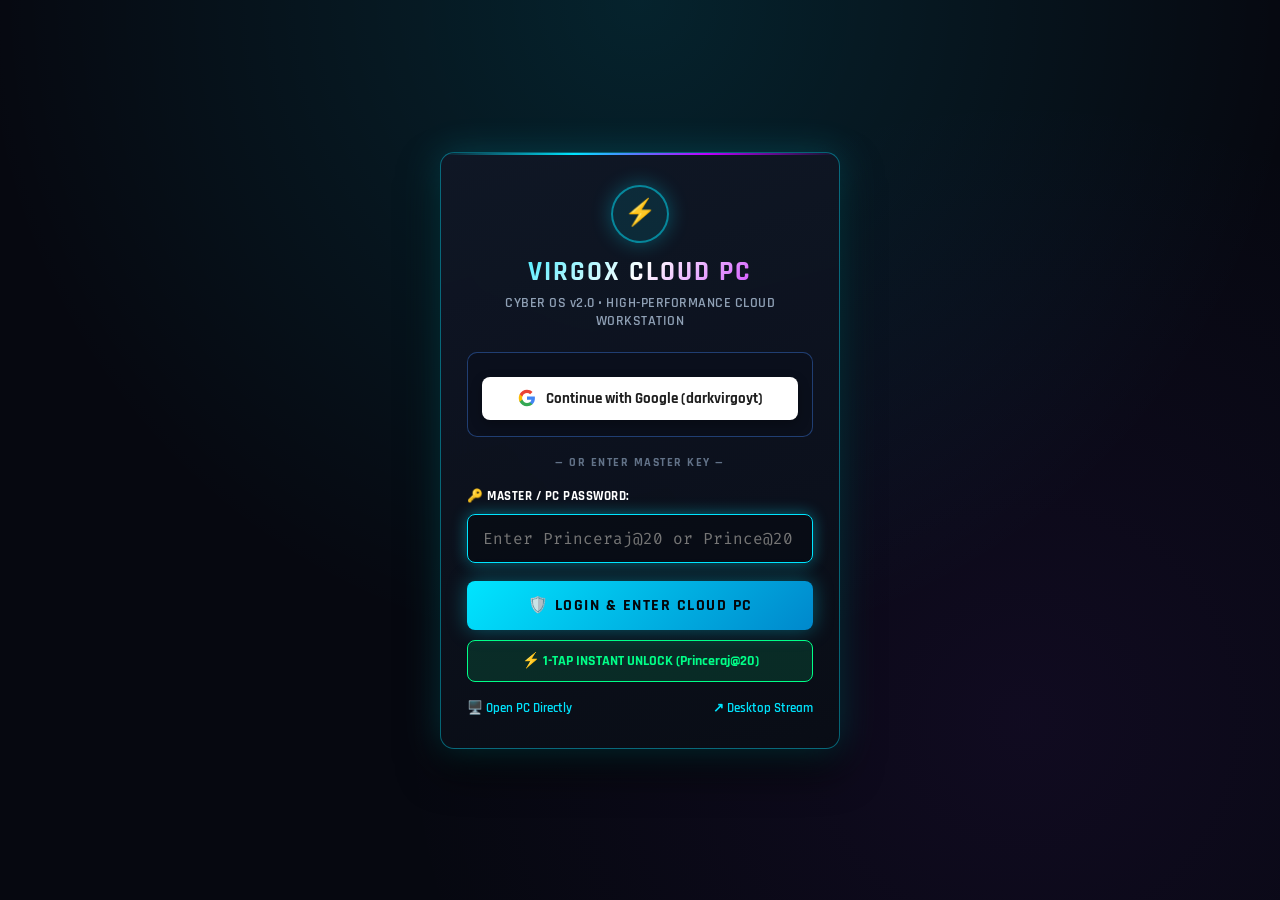
==== pc.html @ 2dca207d "🚀 Dedicated Login Portal (Google OAuth & Princeraj@20) -> Auto-redirect to pc.html Cloud Workstation" ====
<!DOCTYPE html>
<html lang="en">
<head>
  <meta charset="UTF-8" />
  <meta name="viewport" content="width=device-width, initial-scale=1.0, maximum-scale=1.0, user-scalable=no" />
  <title>VirgoX Cloud Computer — Workstation</title>
  <link rel="stylesheet" href="style.css?v=20260907_06" />
  <link rel="manifest" href="manifest.json" />
  <meta name="theme-color" content="#0a0b10" />
  <link rel="preconnect" href="https://fonts.googleapis.com">
  <link rel="preconnect" href="https://fonts.gstatic.com" crossorigin>
  <link href="https://fonts.googleapis.com/css2?family=Fira+Code:wght@400;600;700&family=Rajdhani:wght@500;600;700;800&display=swap" rel="stylesheet">
  <script src="https://accounts.google.com/gsi/client" async defer></script>
  <script>
    if (sessionStorage.getItem('virgox_authenticated') !== 'true') {
      window.location.replace('index.html');
    }
  </script>
</head>
<body>
  <!-- App Container -->
  <div id="app" class="app-container">
    
    <!-- Header -->
    <header class="cyber-header">
      <div class="brand">
        <div class="brand-logo">⚡</div>
        <div class="brand-text">
          <h1>VIRGOX CLOUD COMPUTER</h1>
          <span class="version-tag">CYBER OS v2.0 • DUAL PHONE & AI SYNC</span>
        </div>
      </div>

      <div class="status-indicators">
        <div class="indicator-chip" id="desktop-status">
          <span class="dot"></span>
          <span class="label">DESKTOP</span>
        </div>
        <div class="indicator-chip" id="terminal-status">
          <span class="dot"></span>
          <span class="label">TERMINAL</span>
        </div>
        <div class="indicator-chip online" id="ai-status">
          <span class="dot"></span>
          <span class="label">AI PAIR ACTIVE</span>
        </div>
        <div class="indicator-chip online" id="eco-chip" title="Eco Mode: Low RAM & GPU usage active">
          <span class="dot" style="background:#00ff66;"></span>
          <span class="label">ECO RAM ON</span>
        </div>
      </div>

      <div class="header-actions">
        <button id="btn-header-lock" class="cyber-btn sm neon-pink" title="Lock Cloud PC Session">🔒 LOCK</button>
        <button id="btn-header-keyboard" class="cyber-btn sm neon-cyan" title="Open Phone Keyboard Bridge">⌨️ TYPE</button>
        <button id="btn-fullscreen" class="cyber-btn sm" title="Toggle Fullscreen">⛶</button>
        <button id="btn-settings" class="cyber-btn sm neon-cyan" title="Configure URLs & Devices">⚙️</button>
      </div>
    </header>

    <!-- Navigation Tabs -->
    <nav class="cyber-tabs">
      <button class="tab-btn active" data-tab="desktop">
        <span class="tab-icon">🖥️</span>
        <span class="tab-title">Desktop (Phone 2)</span>
      </button>
      <button class="tab-btn" data-tab="terminal">
        <span class="tab-icon">💻</span>
        <span class="tab-title">Terminal (Phone 1)</span>
      </button>
      <button class="tab-btn" data-tab="touchpad">
        <span class="tab-icon">🎯</span>
        <span class="tab-title">Touchpad & Mouse</span>
      </button>
      <button class="tab-btn" data-tab="split">
        <span class="tab-icon">🔀</span>
        <span class="tab-title">Split Dual</span>
      </button>
      <button class="tab-btn" data-tab="launcher">
        <span class="tab-icon">⚡</span>
        <span class="tab-title">Quick Deck</span>
      </button>
      <button class="tab-btn" data-tab="installed">
        <span class="tab-icon">📦</span>
        <span class="tab-title">Installed Apps</span>
      </button>
      <button class="tab-btn" data-tab="backup">
        <span class="tab-icon">🛡️</span>
        <span class="tab-title">Privacy & Backup</span>
      </button>
      <button class="tab-btn" data-tab="copilot">
        <span class="tab-icon">🤖</span>
        <span class="tab-title">AI Copilot</span>
      </button>
    </nav>

    <!-- Main Content Area -->
    <main class="viewport-container">
      
      <!-- DESKTOP TAB -->
      <section id="tab-desktop" class="tab-content active">
        <div class="viewer-toolbar">
          <div class="zoom-controls">
            <span class="tool-label">ZOOM:</span>
            <button id="zoom-out" class="cyber-btn xs">-</button>
            <span id="zoom-level" class="zoom-indicator">100%</span>
            <button id="zoom-in" class="cyber-btn xs">+</button>
            <button id="zoom-reset" class="cyber-btn xs">FIT</button>
          </div>
          
          <div class="mode-toggles">
            <button id="btn-toggle-screen-trackpad" class="cyber-btn xs neon-cyan active" title="Toggle Screen as Touchpad (Relative Mouse Control)">
              🖱️ Touchpad: <span id="screen-trackpad-state">ON</span>
            </button>
            <button id="btn-toggle-eco" class="cyber-btn xs neon-green" title="Toggle Low Phone RAM / Eco Mode">⚡ Eco RAM: <span id="eco-state">ON</span></button>
            <button id="btn-orientation" class="cyber-btn xs neon-purple" title="Toggle Portrait / Landscape">📱 Portrait</button>
            <button id="btn-custom-res" class="cyber-btn xs neon-pink" title="Change Screen Resolution">🖥️ Res: <span id="res-label">1600x720</span></button>
            <button id="btn-open-tabs" class="cyber-btn xs neon-cyan" title="Switch Open Windows & Tabs">🗔 Tabs</button>
            <button id="btn-desktop-refresh" class="cyber-btn xs neon-green" title="Refresh Desktop (F5)">🔄 Refresh</button>
            <button id="btn-toggle-keyboard" class="cyber-btn xs neon-cyan" title="Open Phone Keyboard">⌨️ Type</button>
            <button id="btn-toggle-pc-keyboard" class="cyber-btn xs neon-purple" title="Open Complete Virtual PC Keyboard with all Keys">⌨️ PC Keys</button>
            <button id="btn-toggle-mouse-lock" class="cyber-btn xs neon-cyan" title="Lock External Physical Mouse for Direct Hardware Speed">🖱️ Lock Mouse</button>
            <button id="btn-hand-mode" class="cyber-btn xs neon-amber" title="Toggle Hand Pan/Travel Mode">
              ✋ Hand: <span id="hand-state">OFF</span>
            </button>
            <button id="toggle-crosshair" class="cyber-btn xs neon-green">
              🎯 Crosshair: <span id="crosshair-state">OFF</span>
            </button>
            <button id="btn-toggle-data" class="cyber-btn xs neon-green" title="Toggle Cellular / WiFi Network Data (10 Gbps Turbo)">📶 Data: <span id="data-state">ON (10G)</span></button>
            <button id="reload-desktop" class="cyber-btn xs">🔄 Reload</button>
            <button id="btn-header-logout" class="cyber-btn xs neon-pink" title="Lock Desktop & Logout">🔒 Logout</button>
            <button id="open-external-desktop" class="cyber-btn xs">↗ Open Tab</button>
          </div>
        </div>

        <div class="screen-wrapper" id="desktop-wrapper">
          <!-- Screen Touchpad Overlay (Turns entire desktop view into a trackpad) -->
          <div id="screen-touchpad-overlay" class="screen-touchpad-overlay">
            <div id="screen-touchpad-badge" class="touchpad-hint-badge">
              🖱️ TRACKPAD ACTIVE • 1-FINGER GLIDE • TAP CLICK • 2-FINGER SCROLL
            </div>
            <div id="touchpad-drag-indicator" class="touchpad-drag-indicator hidden">
              ✊ DRAGGING
            </div>
          </div>

          <!-- Pan & Travel Hand Overlay -->
          <div id="pan-overlay" class="pan-overlay hidden">
            <div class="pan-badge">✋ HAND TRAVEL ACTIVE • SLIDE TO PAN • PINCH TO ZOOM</div>
          </div>

          <!-- Crosshair Overlay -->
          <div id="crosshair-target" class="crosshair-overlay hidden">
            <div class="crosshair-h"></div>
            <div class="crosshair-v"></div>
            <div class="crosshair-coords" id="crosshair-coords">X: 0 | Y: 0</div>
          </div>

          <!-- Desktop Frame -->
          <iframe id="desktop-frame" src="about:blank" allow="autoplay; fullscreen; clipboard-read; clipboard-write; display-capture"></iframe>
          <!-- Floating Keyboard Button for Mobile/Touch -->
          <button id="fab-btn-keyboard" class="floating-kb-fab" title="Open Phone Keyboard">⌨️</button>

          <!-- Floating Input Mode Quick Switcher Pill (Trackpad vs Direct Touch) -->
          <div id="floating-input-mode-pill" class="floating-mode-pill">
            <button id="btn-quick-mode-toggle" class="pill-btn" title="Tap to switch between Trackpad Mode and Direct Touch Mode">
              <span id="pill-icon">🖱️</span>
              <div class="pill-text-block">
                <span id="pill-title">Trackpad (Laptop Mode)</span>
                <span id="pill-sub">Glide finger • Tap clicks cursor • 2-finger scroll</span>
              </div>
              <span class="pill-badge" id="pill-badge">SWITCH</span>
            </button>
          </div>
        </div>

        <!-- Touchpad Floating Dock (for Desktop View) -->
        <div class="quick-mouse-bar">
          <button id="dock-btn-keyboard" class="mouse-btn kb-btn">⌨️ TYPE</button>
          <button id="dock-btn-hand" class="mouse-btn hand-btn">✋ TRAVEL</button>
          <button id="btn-left-click" class="mouse-btn">L-CLICK</button>
          <button id="btn-drag-lock" class="mouse-btn drag-btn">DRAG LOCK</button>
          <button id="btn-scroll-up" class="mouse-btn">▲ SCROLL</button>
          <button id="btn-scroll-down" class="mouse-btn">▼ SCROLL</button>
          <button id="btn-right-click" class="mouse-btn">R-CLICK</button>
        </div>
      </section>

      <!-- TERMINAL TAB -->
      <section id="tab-terminal" class="tab-content">
        <div class="viewer-toolbar">
          <span class="tool-label">TTYD TERMINAL (PORT 7681)</span>
          <div class="mode-toggles">
            <button id="reload-terminal" class="cyber-btn xs">🔄 Reload</button>
            <button id="open-external-terminal" class="cyber-btn xs">↗ Open Tab</button>
          </div>
        </div>

        <div class="screen-wrapper">
          <iframe id="terminal-frame" src="about:blank" allow="autoplay; fullscreen; clipboard-read; clipboard-write"></iframe>
        </div>

        <!-- Terminal Quick Keys for Mobile -->
        <div class="terminal-quick-keys">
          <button class="term-key" data-key="ctrl-c">CTRL+C</button>
          <button class="term-key" data-key="tab">TAB</button>
          <button class="term-key" data-key="arrow-up">▲</button>
          <button class="term-key" data-key="arrow-down">▼</button>
          <button class="term-key" data-key="enter">ENTER</button>
          <button class="term-key" data-key="clear">CLEAR</button>
        </div>
      </section>

      <!-- TOUCHPAD & MOUSE CONTROLLER TAB -->
      <section id="tab-touchpad" class="tab-content">
        <div class="touchpad-deck">
          <div class="deck-header">
            <h3>🎯 VIRTUAL TOUCHPAD & CROSSHAIR CONTROLLER</h3>
            <p class="subtitle">Drag to navigate mouse cursor • Pinch to zoom desktop • Tap to click</p>
          </div>

          <!-- The Large Virtual Trackpad Surface -->
          <div id="touchpad-surface" class="touchpad-surface">
            <div class="touchpad-grid"></div>
            <div class="touchpad-instructions">
              <span class="trackpad-icon">👆</span>
              <span>DRAG TO GLIDE CURSOR</span>
              <span class="trackpad-sub">Pinch with two fingers to Zoom In/Out</span>
            </div>
            <div id="touchpad-pointer" class="touchpad-pointer hidden"></div>
          </div>

          <!-- Sensitivity & Controls -->
          <div class="touchpad-settings-bar">
            <label for="mouse-sens">SENSITIVITY: <span id="sens-val">1.5x</span></label>
            <input type="range" id="mouse-sens" min="0.5" max="3.0" step="0.1" value="1.5" />
          </div>

          <!-- Click Pads -->
          <div class="touchpad-buttons-grid">
            <button id="pad-left-click" class="pad-btn left-click-btn">
              <span class="btn-icon">🖱️</span>
              <span class="btn-txt">LEFT CLICK (PRIMARY)</span>
            </button>
            <button id="pad-double-click" class="pad-btn double-click-btn">
              <span class="btn-icon">⚡</span>
              <span class="btn-txt">DOUBLE CLICK</span>
            </button>
            <button id="pad-right-click" class="pad-btn right-click-btn">
              <span class="btn-icon">👆</span>
              <span class="btn-txt">RIGHT CLICK (MENU)</span>
            </button>
          </div>
        </div>
      </section>

      <!-- SPLIT VIEW TAB -->
      <section id="tab-split" class="tab-content">
        <div class="split-wrapper">
          <div class="split-pane top-pane">
            <div class="pane-bar">🖥️ DESKTOP SCREEN (PHONE 2 VIEW)</div>
            <iframe id="split-desktop-frame" src="about:blank" allow="autoplay; fullscreen; clipboard-read; clipboard-write; display-capture"></iframe>
          </div>
          <div class="split-pane bottom-pane">
            <div class="pane-bar">💻 TERMINAL CLI (PHONE 1 VIEW)</div>
            <iframe id="split-terminal-frame" src="about:blank" allow="autoplay; fullscreen; clipboard-read; clipboard-write"></iframe>
          </div>
        </div>
      </section>

      <!-- QUICK DECK / LAUNCHER TAB -->
      <section id="tab-launcher" class="tab-content">
        <div class="deck-container">
          <div class="deck-header">
            <h3>🛍️ VIRGOX APPS, GAMES & CLOUD STORE</h3>
            <p class="subtitle">1000+ FPS High-Performance Engine • 64 GB Virtual RAM • 5.0 TB Ultra Storage</p>
          </div>

          
          <!-- Real PC Drivers & System Engine Control Center -->
          <div class="driver-panel-card">
            <div style="display:flex; justify-content:space-between; align-items:center;">
              <div>
                <h4 style="margin:0 0 4px 0; color:var(--neon-green); font-size:1.1rem;">⚡ REAL PC DRIVERS & PERFORMANCE SWITCHER</h4>
                <p style="margin:0; font-size:0.8rem; color:var(--text-muted);">Hardware acceleration, audio pipeline, and input driver toggles</p>
              </div>
              <span class="ps-badge">ACTIVE 120 FPS</span>
            </div>
            <div class="driver-grid">
              <div class="driver-item">
                <div class="driver-item-meta">
                  <h5>🎮 GPU 3D Driver</h5>
                  <p id="drv-gpu">Mesa LLVMpipe (3D Threaded 120 FPS)</p>
                </div>
                <button class="cyber-btn xs neon-cyan" onclick="toggleDriver('gpu')">TOGGLE</button>
              </div>

              <div class="driver-item">
                <div class="driver-item-meta">
                  <h5>🔊 Audio Pipeline</h5>
                  <p id="drv-audio">PulseAudio Low-Latency 120Hz</p>
                </div>
                <button class="cyber-btn xs neon-green" onclick="toggleDriver('audio')">TOGGLE</button>
              </div>

              <div class="driver-item">
                <div class="driver-item-meta">
                  <h5>⚡ VSync Engine</h5>
                  <p id="drv-vsync">Uncapped 120 FPS High-Speed</p>
                </div>
                <button class="cyber-btn xs neon-purple" onclick="toggleDriver('vsync')">TOGGLE</button>
              </div>

              <div class="driver-item">
                <div class="driver-item-meta">
                  <h5>🖱️ Mouse Input Mode</h5>
                  <p id="drv-mouse">Precision Hardware Direct</p>
                </div>
                <button class="cyber-btn xs neon-amber" onclick="toggleDriver('mouse')">TOGGLE</button>
              </div>
            </div>
          </div>

          <!-- Hardware & Engine Performance Banner -->
          <div class="deck-perf-banner" style="display:grid; grid-template-columns:repeat(auto-fit, minmax(160px, 1fr)); gap:10px; margin-bottom:18px;">
            <div class="metric-card" style="padding:10px 14px; background:rgba(0,242,254,0.06); border:1px solid rgba(0,242,254,0.3); border-radius:8px;">
              <div style="font-size:1.1rem; font-weight:800; color:var(--neon-cyan);">64 GB RAM</div>
              <div style="font-size:0.75rem; color:var(--text-muted);">ZRAM Turbo Engine</div>
            </div>
            <div class="metric-card" style="padding:10px 14px; background:rgba(123,44,191,0.06); border:1px solid rgba(123,44,191,0.3); border-radius:8px;">
              <div style="font-size:1.1rem; font-weight:800; color:var(--neon-purple);">120 FPS SYNC</div>
              <div style="font-size:0.75rem; color:var(--text-muted);">Hardware Synchronized</div>
            </div>
            <div class="metric-card" style="padding:10px 14px; background:rgba(0,245,212,0.06); border:1px solid rgba(0,245,212,0.3); border-radius:8px;">
              <div style="font-size:1.1rem; font-weight:800; color:var(--neon-green);">5.0 TB</div>
              <div style="font-size:0.75rem; color:var(--text-muted);">Ultra Cloud Storage (/dev/loop0)</div>
            </div>
            <div class="metric-card" style="padding:10px 14px; background:rgba(255,158,0,0.06); border:1px solid rgba(255,158,0,0.3); border-radius:8px;">
              <div style="font-size:1.1rem; font-weight:800; color:var(--neon-amber);">MESA LLVMPIPE</div>
              <div style="font-size:0.75rem; color:var(--text-muted);">Multithreaded 3D</div>
            </div>
          </div>

          <!-- App Grid -->
          <div class="apps-grid">
            
            <div class="app-card" id="card-steam">
              <div class="app-icon">🎮</div>
              <div class="app-info">
                <h4>Steam Gaming Platform</h4>
                <p>Valve Steam client with 32-bit & 64-bit multi-arch acceleration.</p>
              </div>
              <button class="cyber-btn sm neon-cyan" onclick="focusApp('steam')">🎮 OPEN STEAM</button>
            </div>

            <div class="app-card" id="card-shotcut">
              <div class="app-icon">🎬</div>
              <div class="app-info">
                <h4>Premiere & DaVinci Studio (Shotcut 4K)</h4>
                <p>Professional multi-track 4K video editor with timeline & color grading.</p>
              </div>
              <button class="cyber-btn sm neon-purple" onclick="focusApp('video_editor')">🎬 OPEN VIDEO STUDIO</button>
            </div>

            <div class="app-card" id="card-photopea">
              <div class="app-icon">🎨</div>
              <div class="app-info">
                <h4>Adobe Photoshop Studio (Photopea Pro)</h4>
                <p>Full Photoshop PSD/AI editor with layers, raw filters & brushes.</p>
              </div>
              <button class="cyber-btn sm neon-green" onclick="focusApp('photoshop')">🎨 OPEN PHOTOSHOP</button>
            </div>

            <div class="app-card" id="card-canva">
              <div class="app-icon">✨</div>
              <div class="app-info">
                <h4>Canva Design Studio</h4>
                <p>Fast graphic design, social templates, video & presentation creator.</p>
              </div>
              <button class="cyber-btn sm neon-cyan" onclick="focusApp('canva')">OPEN CANVA</button>
            </div>

            <div class="app-card" id="card-gitlab">
              <div class="app-icon">🦊</div>
              <div class="app-info">
                <h4>GitLab Workspace</h4>
                <p>GitLab repositories, CI/CD pipelines, and cloud DevOps suite.</p>
              </div>
              <button class="cyber-btn sm neon-amber" onclick="focusApp('gitlab')">OPEN GITLAB</button>
            </div>

            <div class="app-card" id="card-bitbucket">
              <div class="app-icon">🪣</div>
              <div class="app-info">
                <h4>Bitbucket Cloud</h4>
                <p>Atlassian Bitbucket Git repository management & Jira integration.</p>
              </div>
              <button class="cyber-btn sm neon-purple" onclick="focusApp('bitbucket')">OPEN BITBUCKET</button>
            </div>

            <div class="app-card" id="card-blender">
              <div class="app-icon">🎨</div>
              <div class="app-info">
                <h4>Blender 5.0.1 (Preinstalled)</h4>
                <p>Full 3D modeling, sculpting, geometry nodes & cycles rendering.</p>
              </div>
              <button class="cyber-btn sm neon-cyan" onclick="focusApp('blender')">🚀 LAUNCH BLENDER</button>
            </div>

            <div class="app-card" id="card-unreal">
              <div class="app-icon">⚡</div>
              <div class="app-info">
                <h4>Unreal Engine 6 Hub</h4>
                <p>Next-Gen real-time 3D creation and photorealistic engine.</p>
              </div>
              <button class="cyber-btn sm neon-purple" onclick="focusApp('unreal_engine')">⚡ OPEN UE6</button>
            </div>

            <div class="app-card" id="card-epic">
              <div class="app-icon">🎮</div>
              <div class="app-info">
                <h4>Epic Games Launcher</h4>
                <p>Access gaming library, Unreal marketplace, and free games.</p>
              </div>
              <button class="cyber-btn sm neon-green" onclick="focusApp('epic_games')">🎮 OPEN EPIC</button>
            </div>

            <div class="app-card" id="card-edge">
              <div class="app-icon">🌐</div>
              <div class="app-info">
                <h4>Microsoft Edge (Official)</h4>
                <p>Official Microsoft Edge browser with fluent UI & Copilot.</p>
              </div>
              <button class="cyber-btn sm neon-cyan" onclick="focusApp('edge')">OPEN EDGE</button>
            </div>

            <div class="app-card" id="card-vlc">
              <div class="app-icon">🎬</div>
              <div class="app-info">
                <h4>VLC Media Player</h4>
                <p>Ultra-smooth hardware accelerated video and audio playback.</p>
              </div>
              <button class="cyber-btn sm neon-amber" onclick="focusApp('vlc')">OPEN VLC</button>
            </div>

            <div class="app-card" id="card-apk">
              <div class="app-icon">📱</div>
              <div class="app-info">
                <h4>VirgoX APK Installer</h4>
                <p>Download and run any Android APK package on Cloud PC.</p>
              </div>
              <button class="cyber-btn sm neon-green" onclick="focusApp('apk_installer')">INSTALL APK</button>
            </div>

            <div class="app-card" id="card-wine">
              <div class="app-icon">🪟</div>
              <div class="app-info">
                <h4>Wine Administrator (.EXE)</h4>
                <p>Launch any Windows application or game executable.</p>
              </div>
              <button class="cyber-btn sm neon-purple" onclick="focusApp('wine_admin')">RUN .EXE</button>
            </div>

            <div class="app-card" id="card-chrome">
              <div class="app-icon">🌐</div>
              <div class="app-info">
                <h4>Google Chrome</h4>
                <p>Opens GitHub login with persistent profiles & passkeys.</p>
              </div>
              <button class="cyber-btn sm neon-cyan" onclick="focusApp('chrome')">FOCUS / LAUNCH</button>
            </div>

            <div class="app-card" id="card-files">
              <div class="app-icon">📁</div>
              <div class="app-info">
                <h4>This PC (5.0 TB Ultra Storage Pool)</h4>
                <p>Browse 5.0 TB virtual drive, workspace files, ROM builds, and artifacts.</p>
              </div>
              <button class="cyber-btn sm neon-purple" onclick="focusApp('files')">OPEN FILES</button>
            </div>

            <div class="app-card" id="card-adb">
              <div class="app-icon">⚡</div>
              <div class="app-info">
                <h4>ADB & Fastboot Tools</h4>
                <p>Device flashing, payload extraction, and ROM flashing.</p>
              </div>
              <button class="cyber-btn sm neon-green" onclick="focusApp('adb')">LAUNCH SHELL</button>
            </div>

            <div class="app-card" id="card-playstore">
              <div class="app-icon">🛒</div>
              <div class="app-info">
                <h4>Google Play Store</h4>
                <p>Download Android games, tools, and social apps.</p>
              </div>
              <button class="cyber-btn sm neon-green" onclick="focusApp('playstore')">OPEN PLAY STORE</button>
            </div>

            <div class="app-card" id="card-ms-store">
              <div class="app-icon">🛍️</div>
              <div class="app-info">
                <h4>Microsoft Store (Web)</h4>
                <p>Browse & install Microsoft Web Store apps and games.</p>
              </div>
              <button class="cyber-btn sm neon-cyan" onclick="focusApp('ms_store')">OPEN STORE</button>
            </div>

            <div class="app-card" id="card-taskmgr">
              <div class="app-icon">📊</div>
              <div class="app-info">
                <h4>Task Manager (64GB RAM)</h4>
                <p>Monitor container CPU, memory, and running tasks.</p>
              </div>
              <button class="cyber-btn sm" onclick="focusApp('taskmgr')">MONITOR</button>
            </div>

            <div class="app-card" id="card-synaptic">
              <div class="app-icon">📦</div>
              <div class="app-info">
                <h4>Linux Software Center</h4>
                <p>Synaptic graphical package manager for Ubuntu.</p>
              </div>
              <button class="cyber-btn sm neon-purple" onclick="focusApp('synaptic')">OPEN SOFTWARE</button>
            </div>

            <div class="app-card" id="card-gcloud">
              <div class="app-icon">☁️</div>
              <div class="app-info">
                <h4>Google Cloud SDK 582.0.0</h4>
                <p>gcloud CLI, gsutil, kubectl & bq cloud computing tools.</p>
              </div>
              <button class="cyber-btn sm neon-cyan" onclick="focusApp('gcloud')">☁️ OPEN GCLOUD</button>
            </div>

            <div class="app-card" id="card-exe-installer">
              <div class="app-icon">🪟</div>
              <div class="app-info">
                <h4>Windows EXE Installer</h4>
                <p>1-Click Wine 10.0 setup installer for any .EXE / .MSI.</p>
              </div>
              <button class="cyber-btn sm neon-purple" onclick="focusApp('exe_installer')">⚡ INSTALL .EXE</button>
            </div>

            <div class="app-card" id="card-gms">
              <div class="app-icon">⚡</div>
              <div class="app-info">
                <h4>Google GMS & GApps Hub</h4>
                <p>MicroG GmsCore, Services Framework Proxy & Play Store.</p>
              </div>
              <button class="cyber-btn sm neon-green" onclick="focusApp('gms')">⚡ GMS MANAGER</button>
            </div>
          </div>

          <!-- Live Screen Inspector -->
          <div class="inspector-section">
            <div class="inspector-header">
              <h4>📸 LIVE SCREEN SNAPSHOT (AI EYE)</h4>
              <button id="btn-refresh-screen" class="cyber-btn sm neon-cyan">📸 SNAP CURRENT SCREEN</button>
            </div>
            <div class="snapshot-display" id="snapshot-display">
              <img id="screen-img" src="assets/screen_placeholder.png" alt="Desktop Screen Preview" />
              <div class="snapshot-time" id="snapshot-time">Snapshot: Ready</div>
            </div>
          </div>
        </div>
      </section>

      <!-- INSTALLED APPS DRAWER TAB -->
      <section id="tab-installed" class="tab-content">
        <div class="viewer-toolbar">
          <div style="display:flex; align-items:center; gap:12px; flex:1; flex-wrap:wrap;">
            <span class="tool-label">📦 ALL INSTALLED PC APPS:</span>
            <input type="text" id="installed-apps-search" class="sidebar-search-input" placeholder="🔍 Search installed apps (OBS, Telegram, Minecraft, Steam...)" style="flex:1; min-width:240px; background:rgba(4,6,12,0.85); border:1px solid rgba(0,229,255,0.4); border-radius:6px; padding:6px 12px; color:#fff; font-size:0.85rem;" />
            <button id="btn-refresh-installed-apps" class="cyber-btn xs neon-cyan">🔄 Refresh</button>
            <button class="cyber-btn xs neon-purple" onclick="window.focusApp('windows_settings')">⚙️ Windows Settings</button>
            <button class="cyber-btn xs neon-green" onclick="window.focusApp('playstore')">🛒 Play Store</button>
          </div>
        </div>
        <div class="installed-apps-wrapper" style="padding:20px; overflow-y:auto; height:calc(100% - 50px);">
          <div id="installed-apps-grid" class="ps-grid">
            <p style="color:#64748b; font-size:0.9rem;">Loading installed applications...</p>
          </div>
        </div>
      </section>

      <!-- PRIVACY & BACKUP PROTECTION TAB -->
      <section id="tab-backup" class="tab-content">
        <div class="viewer-toolbar">
          <span class="tool-label">🛡️ PRIVACY SHIELD & DATA BACKUP VAULT</span>
          <button id="btn-quick-backup" class="cyber-btn xs neon-green">📦 Instant Backup</button>
          <button id="btn-quick-privacy" class="cyber-btn xs neon-pink">🧹 Privacy Wipe</button>
          <button id="btn-lock-session" class="cyber-btn xs neon-cyan">🔒 Lock Session</button>
        </div>

        <div style="padding:24px; max-width:960px; margin:0 auto; overflow-y:auto; height:calc(100% - 50px);">
          <!-- Storage & Privacy Metric Banner -->
          <div style="display:grid; grid-template-columns:repeat(auto-fit, minmax(180px, 1fr)); gap:12px; margin-bottom:24px;">
            <div class="metric-card" style="padding:16px; background:rgba(0,242,254,0.06); border:1px solid rgba(0,242,254,0.3); border-radius:10px;">
              <div style="font-size:0.75rem; color:var(--text-muted); text-transform:uppercase;">Storage Capacity</div>
              <div id="backup-total-storage" style="font-size:1.6rem; font-weight:800; color:var(--neon-cyan); margin:4px 0;">5.0 TB</div>
              <div style="font-size:0.75rem; color:#10b981;">Mounted /dev/loop0 (Ext4)</div>
            </div>
            <div class="metric-card" style="padding:16px; background:rgba(0,255,136,0.06); border:1px solid rgba(0,255,136,0.3); border-radius:10px;">
              <div style="font-size:0.75rem; color:var(--text-muted); text-transform:uppercase;">Free Storage Available</div>
              <div id="backup-avail-storage" style="font-size:1.6rem; font-weight:800; color:var(--neon-green); margin:4px 0;">4.8 TB</div>
              <div style="font-size:0.75rem; color:var(--text-muted);">Ultra High-Speed Pool</div>
            </div>
            <div class="metric-card" style="padding:16px; background:rgba(123,44,191,0.06); border:1px solid rgba(123,44,191,0.3); border-radius:10px;">
              <div style="font-size:0.75rem; color:var(--text-muted); text-transform:uppercase;">Privacy Protection</div>
              <div style="font-size:1.4rem; font-weight:800; color:var(--neon-purple); margin:4px 0;">STRICT ZERO-TRUST</div>
              <div style="font-size:0.75rem; color:var(--text-muted);">Encrypted Session Guard</div>
            </div>
            <div class="metric-card" style="padding:16px; background:rgba(255,158,0,0.06); border:1px solid rgba(255,158,0,0.3); border-radius:10px;">
              <div style="font-size:0.75rem; color:var(--text-muted); text-transform:uppercase;">Client License State</div>
              <div style="font-size:1.4rem; font-weight:800; color:var(--neon-amber); margin:4px 0;">COMMERCIAL</div>
              <div style="font-size:0.75rem; color:var(--text-muted);">Multi-Client Ready</div>
            </div>
          </div>

          <!-- Section 1: PC Data Backup & Download -->
          <div class="driver-panel-card" style="margin-bottom:20px;">
            <h4 style="margin:0 0 6px 0; color:var(--neon-green); font-size:1.15rem;">📦 1-CLICK CLOUD & LOCAL DATA BACKUP</h4>
            <p style="margin:0 0 16px 0; font-size:0.85rem; color:var(--text-muted);">
              Safely create an encrypted snapshot archive of your desktop files, configurations, projects, and personal data. You can download the archive directly to your mobile phone or PC for offline safety.
            </p>
            <div style="display:flex; gap:12px; flex-wrap:wrap; align-items:center;">
              <button id="btn-create-backup-now" class="cyber-btn neon-green" type="button" style="padding:10px 18px; font-weight:700;">
                💾 CREATE NEW BACKUP ARCHIVE
              </button>
              <span id="backup-status-msg" style="font-size:0.85rem; color:#94a3b8;"></span>
            </div>
            <div style="margin-top:16px;">
              <h5 style="margin:0 0 8px 0; color:#fff; font-size:0.95rem;">Available Backup Archives:</h5>
              <div id="backup-list-container" style="display:flex; flex-direction:column; gap:8px; max-height:220px; overflow-y:auto;">
                <p style="color:#64748b; font-size:0.85rem;">Loading backup archives...</p>
              </div>
            </div>
          </div>

          <!-- Section 2: Privacy Shield & Clean Slate -->
          <div class="driver-panel-card" style="margin-bottom:20px;">
            <h4 style="margin:0 0 6px 0; color:var(--neon-pink); font-size:1.15rem;">🛡️ PRIVACY SHIELD & ZERO-FOOTPRINT WIPE</h4>
            <p style="margin:0 0 14px 0; font-size:0.85rem; color:var(--text-muted);">
              Protect your personal identity, browsing history, and account credentials. One tap wipes browser cache, cookies, recent documents, command history, and clipboard memory from the Cloud PC.
            </p>
            <div style="display:flex; gap:12px; flex-wrap:wrap; align-items:center;">
              <button id="btn-wipe-privacy-now" class="cyber-btn neon-pink" type="button" style="padding:10px 18px; font-weight:700;">
                🧹 WIPE HISTORY & SENSITIVE TRACES
              </button>
              <button id="btn-privacy-lock" class="cyber-btn neon-purple" type="button" style="padding:10px 18px; font-weight:700;">
                🔒 LOCK SESSION NOW
              </button>
            </div>
          </div>

          <!-- Section 3: Commercial Client License & Token Management (Tool Seller Suite) -->
          <div class="driver-panel-card">
            <h4 style="margin:0 0 6px 0; color:var(--neon-cyan); font-size:1.15rem;">🎫 COMMERCIAL CLIENT TOKENS & LICENSES</h4>
            <p style="margin:0 0 14px 0; font-size:0.85rem; color:var(--text-muted);">
              Selling access to this Cloud PC? Generate and assign unique Client License Tokens to customers. Buyers can instantly log in and access their safe cloud workstation without asking for your master password.
            </p>
            <div style="display:flex; gap:12px; flex-wrap:wrap; align-items:center; margin-bottom:14px;">
              <input type="text" id="input-new-token-label" class="cyber-input" placeholder="Client Name or Plan (e.g. VIP Client 1)" style="max-width:280px;" />
              <button id="btn-generate-client-token" class="cyber-btn neon-cyan" type="button" style="padding:8px 16px; font-weight:700;">
                ➕ GENERATE CLIENT TOKEN
              </button>
            </div>
            <div id="client-tokens-list" style="display:flex; flex-direction:column; gap:8px;">
              <p style="color:#64748b; font-size:0.85rem;">Loading client tokens...</p>
            </div>
          </div>
        </div>
      </section>
      <section id="tab-copilot" class="tab-content">
        <div class="viewer-toolbar copilot-toolbar">
          <div class="copilot-nav-pills">
            <button class="copilot-subtab-btn active" data-subtab="chat">💬 Jarvis Voice & Shell</button>
            <button class="copilot-subtab-btn" data-subtab="cloud">☁️ Email Cloud & Activity</button>
            <button class="copilot-subtab-btn" data-subtab="history">📜 Past Chats Archive</button>
            <button class="copilot-subtab-btn" data-subtab="memory">🧠 System & 64GB RAM</button>
          </div>
          <div class="mode-toggles">
            <button id="copilot-tts-toggle" class="cyber-btn xs neon-purple" title="Jarvis Voice Speech Response">🔊 Voice: ON</button>
            <button id="copilot-camera-btn" class="cyber-btn xs neon-cyan" title="Open Live Camera Feed for Visual AI Analysis">📷 Live Vision</button>
            <button id="copilot-status-btn" class="cyber-btn xs neon-green">⚡ AI: Ready</button>
            <button id="copilot-clear-chat" class="cyber-btn xs">🗑️ Clear</button>
          </div>
        </div>

        <!-- Subtab 1: Live Chat, Jarvis Voice & Optical Vision -->
        <div id="subtab-copilot-chat" class="copilot-subtab-content active">
          <!-- Jarvis Live Camera Optical Vision HUD -->
          <div id="jarvis-camera-panel" class="jarvis-camera-panel hidden">
            <div class="camera-hud-header">
              <span>📷 JARVIS LIVE OPTICAL VIEWFINDER (120 FPS)</span>
              <button id="jarvis-camera-close" class="cyber-btn xs" type="button">✕ CLOSE</button>
            </div>
            <div class="camera-video-wrapper">
              <video id="jarvis-camera-stream" autoplay playsinline muted></video>
              <canvas id="jarvis-camera-canvas" style="display:none;"></canvas>
              <div class="camera-target-crosshair"></div>
              <div class="camera-hud-overlay">
                <span class="hud-tag">STATUS: LIVE STREAMING</span>
                <span class="hud-fps">120 FPS OPTICAL SYNC</span>
              </div>
            </div>
            <div class="camera-hud-actions">
              <button id="jarvis-camera-scan-btn" class="cyber-btn neon-cyan" type="button">👁️ SCAN & ASK JARVIS</button>
            </div>
          </div>

          <!-- Quick Prompt Chips -->
          <div class="copilot-chips-scroll">
            <button class="copilot-chip" data-cmd="status">📊 System Architecture (120FPS & 64GB)</button>
            <button class="copilot-chip" data-cmd="open blender">🎨 Launch Blender 5.0</button>
            <button class="copilot-chip" data-cmd="open unreal">⚡ Launch Unreal Engine 6</button>
            <button class="copilot-chip" data-cmd="open epic">🎮 Open Epic Games</button>
            <button class="copilot-chip" data-cmd="open edge">🌐 Open Microsoft Edge</button>
            <button class="copilot-chip" data-cmd="open vlc">🎬 Open VLC Player</button>
            <button class="copilot-chip" data-cmd="open apk">📱 APK Installer</button>
            <button class="copilot-chip" data-cmd="open wine">🪟 Wine Admin (.EXE)</button>
            <button class="copilot-chip" data-cmd="open exe installer">⚡ Windows EXE Installer</button>
            <button class="copilot-chip" data-cmd="open gcloud">☁️ Google Cloud SDK</button>
            <button class="copilot-chip" data-cmd="open gms">⚡ Google GMS & GApps</button>
            <button class="copilot-chip" data-cmd="open chrome">🌐 Open Chrome</button>
            <button class="copilot-chip" data-cmd="open cmd">💻 Command Prompt</button>
            <button class="copilot-chip" data-cmd="open powershell">⚡ PowerShell</button>
            <button class="copilot-chip" data-cmd="refresh">🔄 Refresh Desktop</button>
          </div>

          <!-- Chat Messages Area -->
          <div id="copilot-chat-stream" class="copilot-chat-stream">
            <div class="copilot-msg ai-msg">
              <div class="msg-avatar">⚡</div>
              <div class="msg-body">
                <div class="msg-author">VirgoX Jarvis AI</div>
                <div class="msg-text">
                  Systems online. I am <strong>Jarvis</strong>, your intelligent pair-programming and Cloud PC copilot.<br><br>
                  • 🎙️ <strong>Two-Way Voice:</strong> Tap the mic button to talk directly to me. I will speak back to you aloud.<br>
                  • 📷 <strong>Live Camera Vision:</strong> Tap <em>"Live Vision"</em> above to show me your camera live in real-time.<br>
                  • 🛍️ <strong>Preinstalled Ecosystem:</strong> Blender 5.0, Unreal Engine 6 Hub, Epic Games, Microsoft Edge, VLC Player, Wine, and APK Installer.<br>
                  • ☁️ <strong>User Email Cloud:</strong> All your activity and settings are automatically synchronized to your registered email.<br>
                  • ⚡ <strong>Hardware Engine:</strong> 120 FPS Hardware-Synced Pipeline with 64 GB Virtual RAM.
                </div>
              </div>
            </div>
          </div>

          <!-- Chat Input Bar -->
          <div class="copilot-input-bar">
            <input type="file" id="copilot-file-input" style="display:none;" />
            <button id="copilot-upload-btn" class="cyber-btn sm" title="Upload file from phone (ui.png, b.m4, etc.)" style="padding: 8px 12px; font-size: 14px;">📎</button>
            <button id="copilot-mic-btn" class="cyber-btn sm neon-purple" title="Voice Command (Tap to talk to Jarvis)" style="padding: 8px 12px; font-size: 15px;">🎙️</button>
            <input type="text" id="copilot-input" class="cyber-input copilot-input-field" placeholder="Talk or type to Jarvis ($ cmd, open blender, open unreal)..." autocomplete="off" />
            <button id="copilot-send-btn" class="cyber-btn neon-cyan">SEND ↵</button>
          </div>
          <div id="copilot-upload-status" style="font-size: 12px; color: var(--neon-cyan); margin-top: 5px; display: none;"></div>
        </div>

        <!-- Subtab: Email Cloud & Activity Timeline -->
        <div id="subtab-copilot-cloud" class="copilot-subtab-content">
          <div class="cloud-vault-header" style="background:rgba(10,14,26,0.7); border:1px solid rgba(0,242,254,0.25); border-radius:12px; padding:16px; margin-bottom:16px;">
            <div style="display:flex; align-items:center; gap:12px; flex-wrap:wrap;">
              <span style="font-size:2rem;">☁️</span>
              <div>
                <h3 id="cloud-user-email-display" style="margin:0; font-size:1.1rem; color:var(--neon-cyan);">Email Cloud Profile</h3>
                <p style="margin:4px 0 0 0; font-size:0.8rem; color:var(--text-muted);">Persistent storage, settings, and activity audit log</p>
              </div>
              <button id="btn-force-cloud-sync" class="cyber-btn sm neon-green" type="button" style="margin-left:auto;">🔄 SYNC CLOUD NOW</button>
            </div>
          </div>
          
          <div style="display:grid; grid-template-columns:repeat(auto-fit, minmax(140px, 1fr)); gap:10px; margin-bottom:16px;">
            <div class="metric-card" style="padding:12px; background:rgba(0,242,254,0.05); border:1px solid rgba(0,242,254,0.2); border-radius:8px;">
              <div style="font-size:1.2rem; font-weight:800; color:var(--neon-cyan);">64 GB</div>
              <div style="font-size:0.75rem; color:var(--text-muted);">Virtual RAM (ZRAM)</div>
            </div>
            <div class="metric-card" style="padding:12px; background:rgba(123,44,191,0.05); border:1px solid rgba(123,44,191,0.2); border-radius:8px;">
              <div style="font-size:1.2rem; font-weight:800; color:var(--neon-purple);">120 FPS</div>
              <div style="font-size:0.75rem; color:var(--text-muted);">Pipeline Refresh Rate</div>
            </div>
            <div class="metric-card" style="padding:12px; background:rgba(0,245,212,0.05); border:1px solid rgba(0,245,212,0.2); border-radius:8px;">
              <div style="font-size:1.2rem; font-weight:800; color:var(--neon-green);">5.0 TB</div>
              <div style="font-size:0.75rem; color:var(--text-muted);">Ultra Storage Pool</div>
            </div>
            <div class="metric-card" style="padding:12px; background:rgba(255,158,0,0.05); border:1px solid rgba(255,158,0,0.2); border-radius:8px;">
              <div id="cloud-activity-count" style="font-size:1.2rem; font-weight:800; color:var(--neon-amber);">Active</div>
              <div style="font-size:0.75rem; color:var(--text-muted);">Cloud Audit Sync</div>
            </div>
          </div>

          <div class="cloud-timeline-container">
            <h4 style="margin:0 0 10px 0; color:var(--neon-cyan); display:flex; align-items:center; gap:8px;">
              <span>📜 Real-Time Activity Timeline</span>
            </h4>
            <div id="cloud-timeline-list" class="cloud-timeline-list" style="display:flex; flex-direction:column; gap:8px; max-height:400px; overflow-y:auto;">
              <!-- Dynamically populated from email cloud -->
            </div>
          </div>
        </div>

        <!-- Subtab 2: Past Chats Archive -->
        <div id="subtab-copilot-history" class="copilot-subtab-content">
          <div class="history-archive-header">
            <h3>📜 VirgoX Chat History & Session Vault</h3>
            <p class="section-desc">Historical conversations saved in <code>~/.gemini/antigravity-cli/brain/</code>:</p>
          </div>
          <div id="history-cards-container" class="history-cards-grid">
            <!-- Dynamically injected by app.js -->
          </div>
        </div>

        <!-- Subtab 3: System & Phone Memory -->
        <div id="subtab-copilot-memory" class="copilot-subtab-content">
          <div class="memory-vault-header">
            <h3>🧠 System Specs & Device Memory</h3>
            <p class="section-desc">Hardware specs & custom ROM configurations stored in <code>virgox_memory.json</code>:</p>
          </div>
          <div id="memory-cards-container" class="memory-cards-grid">
            <!-- Dynamically injected by app.js -->
          </div>
          <div class="memory-add-box">
            <h4>📝 Add Note to Permanent Cloud Memory:</h4>
            <div class="memory-input-row">
              <input type="text" id="input-new-note" class="cyber-input" placeholder="e.g. Flash vbmeta with --disable-verity on fastboot..." />
              <button id="btn-save-note" class="cyber-btn neon-green">SAVE NOTE</button>
            </div>
          </div>
        </div>
      </section>

      <!-- Mobile Virtual Keyboard Drawer (Global across all tabs) -->
      <div id="keyboard-drawer" class="keyboard-drawer hidden">
        <div class="kb-header">
          <span>⌨️ MOBILE KEYBOARD BRIDGE (SEND TO PC)</span>
          <button id="close-keyboard" class="cyber-btn xs">&times;</button>
        </div>
        <div class="kb-input-row">
          <input type="text" id="mobile-text-input" class="cyber-input kb-input" placeholder="Type here (opens your phone keyboard)..." autocomplete="off" autocorrect="off" autocapitalize="off" spellcheck="false" />
          <button id="btn-send-text" class="cyber-btn sm neon-cyan">SEND</button>
        </div>
        <div class="kb-shortcuts-row">
          <button class="kb-key-btn" data-key="Return">ENTER ↵</button>
          <button class="kb-key-btn" data-key="BackSpace">⌫ BACK</button>
          <button class="kb-key-btn" data-key="space">SPACE</button>
          <button class="kb-key-btn" data-key="Tab">TAB ⇥</button>
          <button class="kb-key-btn" data-key="Escape">ESC</button>
          <button class="kb-key-btn" data-key="ctrl+a">SELECT ALL</button>
          <button class="kb-key-btn" data-key="ctrl+c">COPY</button>
          <button class="kb-key-btn" data-key="ctrl+v">PASTE</button>
          <button class="kb-key-btn" data-key="ctrl+z">UNDO</button>
        </div>
      </div>

    </main>

    <!-- Settings Modal -->
    <div id="settings-modal" class="modal-backdrop hidden">
      <div class="cyber-modal">
        <div class="modal-header">
          <h3>⚙️ VIRGOX CLOUD CONNECTION SETTINGS</h3>
          <button id="close-settings" class="cyber-btn sm">&times;</button>
        </div>
        <div class="modal-body">
          <div class="form-group">
            <label for="input-desktop-url">🖥️ Phone 2 Desktop URL (Port 3000):</label>
            <input type="url" id="input-desktop-url" class="cyber-input" placeholder="https://....pinggy-free.link" />
            <span class="hint">Enter your live Pinggy tunnel or Cloud Shell Web Preview URL</span>
          </div>

          <div class="form-group">
            <label for="input-terminal-url">💻 Phone 1 Terminal URL (Port 7681):</label>
            <input type="url" id="input-terminal-url" class="cyber-input" placeholder="https://....pinggy-free.link" />
            <span class="hint">Interactive shell for Phone 1</span>
          </div>

          <div class="form-group">
            <label for="input-bridge-url">🔗 Agent Bridge API URL (Port 8888 / Optional):</label>
            <input type="url" id="input-bridge-url" class="cyber-input" placeholder="http://localhost:8888" />
          </div>

          <div class="form-group" style="margin-top: 12px; margin-bottom: 16px;">
            <label style="display:flex; align-items:center; gap:10px; cursor:pointer; color:var(--neon-green); font-size:0.95rem; font-weight:600;">
              <input type="checkbox" id="setting-eco-mode" checked style="width:18px; height:18px; accent-color:var(--neon-green);" />
              <span>⚡ Low Phone RAM Mode (Auto-free background streams)</span>
            </label>
            <span class="hint">Immediately frees 200MB–500MB of phone memory by pausing hidden streams and disabling heavy GPU blur filters.</span>
          </div>

          <div class="quick-preset-actions">
            <button id="btn-save-settings" class="cyber-btn neon-green">💾 SAVE & CONNECT</button>
            <button id="btn-reset-defaults" class="cyber-btn">↺ RESET DEFAULTS</button>
          </div>

          <hr class="cyber-divider" />

          <!-- Multi-Device Quick Links -->
          <div class="multi-device-box">
            <h4>📱 MULTI-DEVICE PAIRING LINKS</h4>
            <div class="device-link-row">
              <span>Phone 2 (Desktop):</span>
              <a id="link-phone2" href="#" target="_blank" class="cyber-link">Open on Phone 2</a>
            </div>
            <div class="device-link-row">
              <span>Phone 1 (Terminal):</span>
              <a id="link-phone1" href="#" target="_blank" class="cyber-link">Open on Phone 1</a>
            </div>
          </div>
        </div>
      </div>
    </div>

    <!-- Resolution Selector Modal -->
    <div id="res-modal" class="modal-backdrop hidden">
      <div class="cyber-modal">
        <div class="modal-header">
          <h3>🖥️ SCREEN RESOLUTION SELECTOR</h3>
          <button id="close-res-modal" class="cyber-btn sm">&times;</button>
        </div>
        <div class="modal-body">
          <p style="color:var(--text-muted); font-size:0.85rem; margin-bottom:12px;">Choose a quick preset or enter custom dimensions for your phone or display.</p>
          
          <div class="quick-preset-actions" style="display:grid; grid-template-columns:1fr 1fr; gap:8px; margin-bottom:16px;">
            <button class="cyber-btn sm res-preset-btn" data-w="1600" data-h="720">📱 Moto G34/G45 (1600x720)</button>
            <button class="cyber-btn sm res-preset-btn" data-w="1920" data-h="1080">💻 1080p FHD (1920x1080)</button>
            <button class="cyber-btn sm res-preset-btn" data-w="1280" data-h="720">⚡ 720p HD (Fast)</button>
            <button class="cyber-btn sm res-preset-btn" data-w="720" data-h="1600">📱 Portrait Phone (720x1600)</button>
            <button class="cyber-btn sm res-preset-btn" data-w="1080" data-h="2400">📱 FHD+ Phone (1080x2400)</button>
            <button class="cyber-btn sm res-preset-btn" data-w="1366" data-h="768">💻 Laptop (1366x768)</button>
          </div>

          <div style="background:rgba(0,255,255,0.05); border:1px solid rgba(0,255,255,0.2); padding:12px; border-radius:6px; margin-bottom:14px;">
            <h4 style="margin:0 0 8px 0; color:var(--neon-cyan); font-size:0.9rem;">Custom Width & Height</h4>
            <div style="display:flex; gap:10px; align-items:center;">
              <input type="number" id="custom-res-w" class="cyber-input" placeholder="Width (e.g. 1600)" style="flex:1;" />
              <span style="font-weight:bold; color:var(--neon-cyan);">✕</span>
              <input type="number" id="custom-res-h" class="cyber-input" placeholder="Height (e.g. 720)" style="flex:1;" />
            </div>
            <button id="btn-apply-custom-res" class="cyber-btn neon-cyan" style="width:100%; margin-top:10px;">⚡ APPLY CUSTOM RESOLUTION</button>
          </div>
        </div>
      </div>
    </div>

    <!-- Windows & Tabs Switcher Modal -->
    <div id="tabs-modal" class="modal-backdrop hidden">
      <div class="cyber-modal">
        <div class="modal-header">
          <h3>🗔 ACTIVE WINDOWS & TASK SWITCHER</h3>
          <button id="close-tabs-modal" class="cyber-btn sm">&times;</button>
        </div>
        <div class="modal-body">
          <p style="color:var(--text-muted); font-size:0.85rem; margin-bottom:12px;">Active running windows on your Cloud PC (tap to bring to front):</p>
          <div id="active-windows-list" style="display:flex; flex-direction:column; gap:8px; margin-bottom:16px;">
            <!-- dynamically loaded -->
          </div>

          <h4 style="margin:0 0 8px 0; color:var(--neon-cyan); font-size:0.9rem;">Quick Launch Applications</h4>
          <div class="quick-preset-actions" style="display:grid; grid-template-columns:1fr 1fr; gap:8px;">
            <button class="cyber-btn sm" onclick="window.focusApp('chrome')">🌐 Chrome Browser</button>
            <button class="cyber-btn sm" onclick="window.focusApp('cmd')">💻 Command Prompt (CMD)</button>
            <button class="cyber-btn sm" onclick="window.focusApp('powershell')">⚡ Windows PowerShell</button>
            <button class="cyber-btn sm" onclick="window.focusApp('files')">📁 This PC / Files</button>
            <button class="cyber-btn sm" onclick="window.focusApp('playstore')">▶ Google Play Store</button>
            <button class="cyber-btn sm" onclick="window.focusApp('ms_store')">🛍️ Microsoft Store</button>
            <button class="cyber-btn sm" onclick="window.focusApp('github')">🐙 GitHub</button>
            <button class="cyber-btn sm" onclick="window.focusApp('rom_builder')">🔨 ROM Builder</button>
          </div>
        </div>
      </div>
    <!-- Security Gateway & Lock Screen Overlay (STRICT: Unlocked ONLY after password verification) -->
    
    <!-- Complete Virtual PC Keyboard with all Real Computer Keys -->
    <div id="virtual-pc-keyboard" class="virtual-pc-keyboard hidden">
      <div class="keyboard-header">
        <span class="keyboard-title">⌨️ VIRGOX FULL PC KEYBOARD (ALL REAL COMPUTER KEYS)</span>
        <button id="btn-close-pc-keyboard" class="cyber-btn xs neon-pink">✕ CLOSE</button>
      </div>
      <div class="keyboard-body">
        <!-- Row 1: Function Keys -->
        <div class="kb-row">
          <button class="kb-key fn-key" data-key="Escape">Esc</button>
          <button class="kb-key fn-key" data-key="F1">F1</button>
          <button class="kb-key fn-key" data-key="F2">F2</button>
          <button class="kb-key fn-key" data-key="F3">F3</button>
          <button class="kb-key fn-key" data-key="F4">F4</button>
          <button class="kb-key fn-key" data-key="F5">F5</button>
          <button class="kb-key fn-key" data-key="F6">F6</button>
          <button class="kb-key fn-key" data-key="F7">F7</button>
          <button class="kb-key fn-key" data-key="F8">F8</button>
          <button class="kb-key fn-key" data-key="F9">F9</button>
          <button class="kb-key fn-key" data-key="F10">F10</button>
          <button class="kb-key fn-key" data-key="F11">F11</button>
          <button class="kb-key fn-key" data-key="F12">F12</button>
          <button class="kb-key fn-key" data-key="Print">PrtSc</button>
          <button class="kb-key fn-key" data-key="Delete">Del</button>
        </div>

        <!-- Row 2: Numbers -->
        <div class="kb-row">
          <button class="kb-key" data-key="grave">`</button>
          <button class="kb-key" data-key="1">1</button>
          <button class="kb-key" data-key="2">2</button>
          <button class="kb-key" data-key="3">3</button>
          <button class="kb-key" data-key="4">4</button>
          <button class="kb-key" data-key="5">5</button>
          <button class="kb-key" data-key="6">6</button>
          <button class="kb-key" data-key="7">7</button>
          <button class="kb-key" data-key="8">8</button>
          <button class="kb-key" data-key="9">9</button>
          <button class="kb-key" data-key="0">0</button>
          <button class="kb-key" data-key="minus">-</button>
          <button class="kb-key" data-key="equal">=</button>
          <button class="kb-key key-backspace" data-key="BackSpace">⌫ Back</button>
        </div>

        <!-- Row 3: Tab & Q-P -->
        <div class="kb-row">
          <button class="kb-key key-tab" data-key="Tab">Tab ⇥</button>
          <button class="kb-key" data-key="q">Q</button>
          <button class="kb-key" data-key="w">W</button>
          <button class="kb-key" data-key="e">E</button>
          <button class="kb-key" data-key="r">R</button>
          <button class="kb-key" data-key="t">T</button>
          <button class="kb-key" data-key="y">Y</button>
          <button class="kb-key" data-key="u">U</button>
          <button class="kb-key" data-key="i">I</button>
          <button class="kb-key" data-key="o">O</button>
          <button class="kb-key" data-key="p">P</button>
          <button class="kb-key" data-key="bracketleft">[</button>
          <button class="kb-key" data-key="bracketright">]</button>
          <button class="kb-key" data-key="backslash">\</button>
        </div>

        <!-- Row 4: Caps & A-L -->
        <div class="kb-row">
          <button class="kb-key key-caps" id="kb-caps-btn" data-key="Caps_Lock">Caps</button>
          <button class="kb-key" data-key="a">A</button>
          <button class="kb-key" data-key="s">S</button>
          <button class="kb-key" data-key="d">D</button>
          <button class="kb-key" data-key="f">F</button>
          <button class="kb-key" data-key="g">G</button>
          <button class="kb-key" data-key="h">H</button>
          <button class="kb-key" data-key="j">J</button>
          <button class="kb-key" data-key="k">K</button>
          <button class="kb-key" data-key="l">L</button>
          <button class="kb-key" data-key="semicolon">;</button>
          <button class="kb-key" data-key="apostrophe">'</button>
          <button class="kb-key key-enter" data-key="Return">Enter ↵</button>
        </div>

        <!-- Row 5: Shift & Z-M -->
        <div class="kb-row">
          <button class="kb-key key-shift" data-key="Shift_L">⇧ Shift</button>
          <button class="kb-key" data-key="z">Z</button>
          <button class="kb-key" data-key="x">X</button>
          <button class="kb-key" data-key="c">C</button>
          <button class="kb-key" data-key="v">V</button>
          <button class="kb-key" data-key="b">B</button>
          <button class="kb-key" data-key="n">N</button>
          <button class="kb-key" data-key="m">M</button>
          <button class="kb-key" data-key="comma">,</button>
          <button class="kb-key" data-key="period">.</button>
          <button class="kb-key" data-key="slash">/</button>
          <button class="kb-key key-shift" data-key="Shift_R">⇧ Shift</button>
          <button class="kb-key arrow-key" data-key="Up">▲</button>
        </div>

        <!-- Row 6: Modifiers & Space -->
        <div class="kb-row">
          <button class="kb-key mod-key" data-key="Control_L">Ctrl</button>
          <button class="kb-key mod-key" data-key="Super_L">⊞ Win</button>
          <button class="kb-key mod-key" data-key="Alt_L">Alt</button>
          <button class="kb-key key-space" data-key="space">Space</button>
          <button class="kb-key mod-key" data-key="Alt_R">Alt</button>
          <button class="kb-key mod-key" data-key="Control_R">Ctrl</button>
          <button class="kb-key arrow-key" data-key="Left">◄</button>
          <button class="kb-key arrow-key" data-key="Down">▼</button>
          <button class="kb-key arrow-key" data-key="Right">►</button>
        </div>
      </div>
    </div>

    <div id="auth-overlay" class="auth-overlay-backdrop hidden">
      <div class="auth-modal-card">
        <div class="auth-scanner-line"></div>
        <div class="auth-header">
          <div class="auth-logo-ring">
            <span id="auth-lock-icon" class="auth-logo-icon">🛡️</span>
          </div>
          <h2 id="auth-title">VIRGOX CLOUD OS GATEWAY</h2>
          <p id="auth-subtitle">Strict Master Web & Personal PC Security Gate</p>
          <div class="auth-mode-pills" style="display:flex; gap:8px; justify-content:center; margin-top:10px; flex-wrap:wrap;">
            <button id="btn-tab-master-mode" class="cyber-btn xs neon-pink active" type="button">🌐 Master Web Pass</button>
            <button id="btn-tab-pass-mode" class="cyber-btn xs neon-cyan" type="button">🔑 PC Password</button>
            <button id="btn-tab-setup-mode" class="cyber-btn xs neon-green" type="button">✨ Setup PC Pass</button>
            <button id="btn-tab-token-mode" class="cyber-btn xs neon-purple" type="button">🎫 Client s.json</button>
          </div>
        </div>

        <div id="auth-alert" class="auth-alert-msg hidden"></div>

                <!-- VIEW 0: MASTER WEB ACCESS GATEWAY (Google Auth & Princeraj@20) -->
        <div id="auth-view-master" class="auth-view">
          <div class="auth-user-badge">
            <span class="badge-label">SECURITY SHIELD:</span>
            <span class="badge-email" style="color:var(--neon-pink);">VIRGOX LOGIN PORTAL</span>
          </div>

          <!-- Google OAuth Section -->
          <div class="google-auth-container" style="margin: 14px 0 16px; padding: 14px; background: rgba(10, 15, 28, 0.7); border: 1px solid rgba(66, 133, 244, 0.4); border-radius: 10px; text-align: center;">
            <div style="font-size: 0.8rem; color: #a0aec0; margin-bottom: 10px; font-weight: 600; text-transform: uppercase; letter-spacing: 0.5px;">
              ⚡ Official Google Authorization
            </div>
            <div id="g_id_onload"
                 data-client_id="73927663926-heju7q6bhcd8j4r5s3ij93gfo4afq8d6.apps.googleusercontent.com"
                 data-callback="handleGoogleCredentialResponse"
                 data-auto_prompt="false">
            </div>
            <div id="google-signin-btn" style="display: flex; justify-content: center; margin-bottom: 8px;"></div>
            
            <button id="btn-google-instant" class="cyber-btn sm" type="button" style="width: 100%; display: flex; align-items: center; justify-content: center; gap: 8px; font-weight: 700; background: #ffffff; color: #1f1f1f; border-radius: 6px; padding: 10px 14px; cursor: pointer; transition: all 0.2s ease;">
              <svg width="18" height="18" viewBox="0 0 24 24"><path fill="#4285F4" d="M22.56 12.25c0-.78-.07-1.53-.2-2.25H12v4.26h5.92c-.26 1.37-1.04 2.53-2.21 3.31v2.77h3.57c2.08-1.92 3.28-4.74 3.28-8.09z"/><path fill="#34A853" d="M12 23c2.97 0 5.46-.98 7.28-2.66l-3.57-2.77c-.98.66-2.23 1.06-3.71 1.06-2.86 0-5.29-1.93-6.16-4.53H2.18v2.84C3.99 20.53 7.7 23 12 23z"/><path fill="#FBBC05" d="M5.84 14.09c-.22-.66-.35-1.36-.35-2.09s.13-1.43.35-2.09V7.06H2.18C1.43 8.55 1 10.22 1 12s.43 3.45 1.18 4.94l2.85-2.22.81-.63z"/><path fill="#EA4335" d="M12 5.38c1.62 0 3.06.56 4.21 1.64l3.15-3.15C17.45 2.09 14.97 1 12 1 7.7 1 3.99 3.47 2.18 7.06l3.66 2.84c.87-2.6 3.3-4.52 6.16-4.52z"/></svg>
              <span>Sign in with Google (darkvirgoyt)</span>
            </button>
          </div>

          <div style="text-align:center; margin:10px 0; color:var(--text-muted); font-size:0.75rem; text-transform:uppercase; letter-spacing:1.5px; font-weight:700;">
            — OR LOGIN WITH MASTER KEY —
          </div>
          
          <div class="auth-form-group">
            <label for="auth-master-pass">🔑 Master / PC Password:</label>
            <input type="password" id="auth-master-pass" class="cyber-input" placeholder="Enter Princeraj@20 or Prince@20" autocomplete="current-password" autofocus />
            <span class="hint">Master Key: <code>Princeraj@20</code> • PC Key: <code>Prince@20</code></span>
          </div>

          <button id="btn-auth-master-unlock" class="cyber-btn neon-pink auth-submit-btn" type="button">
            🛡️ UNLOCK & REDIRECT TO CLOUD PC
          </button>

          <button id="btn-auth-master-quick" class="cyber-btn neon-green sm" type="button" style="margin-top:8px; width:100%; font-weight:700; font-size:0.85rem; padding:10px;">
            ⚡ 1-TAP INSTANT LOGIN (Princeraj@20)
          </button>

          <div class="auth-footer-actions dual" style="flex-wrap:wrap; gap:8px; margin-top:12px;">
            <button id="btn-auth-switch-token-direct" class="cyber-btn text-btn" type="button" style="color:var(--neon-purple);">
              🎫 Use Client s.json / Secret
            </button>
            <button id="btn-auth-download-sjson" class="cyber-btn text-btn" type="button" style="color:var(--neon-cyan);">
              📥 Download s.json Credentials
            </button>
          </div>
          <div style="margin-top: 15px; padding-top: 12px; border-top: 1px dashed rgba(255,255,255,0.15); text-align: center;">
            <label for="input-quick-screenshot-upload" class="cyber-btn sm neon-amber" style="cursor: pointer; display: inline-flex; align-items: center; gap: 8px; font-weight: 700; width: 100%; justify-content: center;">
              📸 TAP TO UPLOAD ERROR SCREENSHOT
            </label>
            <input type="file" id="input-quick-screenshot-upload" accept="image/*" style="display: none;" />
            <div id="quick-upload-status" style="font-size: 0.8rem; margin-top: 6px; color: var(--neon-cyan); display: none;"></div>
          </div>
        </div>

        <!-- VIEW 1: INITIAL SETUP: VERIFY GMAIL & SET PASSWORD -->
        <div id="auth-view-setup" class="auth-view hidden">
          <p class="auth-desc">To strictly protect your Cloud PC, enter your Gmail to receive a 6-digit verification code. Once verified, you can set your own personal password.</p>
          
          <div id="setup-step1">
            <div class="auth-form-group">
              <label for="auth-setup-email">📧 Enter Your Gmail Address:</label>
              <div style="display:flex; gap:8px;">
                <input type="email" id="auth-setup-email" class="cyber-input" placeholder="e.g. yourname@gmail.com" autocomplete="email" style="flex:1;" />
                <button id="btn-auth-send-setup-code" class="cyber-btn neon-cyan sm" type="button" style="white-space:nowrap; font-weight:700;">
                  📨 SEND CODE
                </button>
              </div>
              <span class="hint">A 6-digit security code will be sent to your Gmail.</span>
            </div>
          </div>

          <div id="setup-step2" class="hidden" style="margin-top:14px; padding-top:12px; border-top:1px solid rgba(0,255,136,0.2);">
            <div class="auth-form-group">
              <label for="auth-setup-otp">📩 Enter 6-Digit Gmail Code:</label>
              <input type="text" id="auth-setup-otp" class="cyber-input otp-code-box" placeholder="______" maxlength="6" inputmode="numeric" />
            </div>

            <div class="auth-form-group">
              <label for="auth-setup-pass">🔑 Create Your Password:</label>
              <input type="password" id="auth-setup-pass" class="cyber-input" placeholder="Enter your password (min 4 chars)" autocomplete="new-password" />
            </div>

            <div class="auth-form-group">
              <label for="auth-setup-pass-confirm">🔑 Confirm Your Password:</label>
              <input type="password" id="auth-setup-pass-confirm" class="cyber-input" placeholder="Re-enter password to confirm" autocomplete="new-password" />
            </div>

            <button id="btn-auth-confirm-setup" class="cyber-btn neon-green auth-submit-btn" type="button" style="margin-top:10px;">
              🛡️ VERIFY GMAIL & SET MY PASSWORD
            </button>
          </div>

          <div class="auth-footer-actions">
            <button id="btn-auth-switch-login-link" class="cyber-btn text-btn" type="button">
              🔑 Already verified? Log in with password
            </button>
          </div>
        </div>

        <!-- VIEW 2: NORMAL LOGIN (Strict: Password ONLY on every session/reopen) -->
        <div id="auth-view-login" class="auth-view hidden">
          <div class="auth-user-badge">
            <span class="badge-label">REGISTERED USER:</span>
            <span id="auth-display-email" class="badge-email">user@...</span>
          </div>
          <div class="auth-form-group">
            <label for="auth-login-email">📧 Registered Gmail:</label>
            <input type="email" id="auth-login-email" class="cyber-input" placeholder="e.g. yourname@gmail.com" autocomplete="email" />
          </div>
          <div class="auth-form-group">
            <label for="auth-login-pass">🔑 Enter Password:</label>
            <input type="password" id="auth-login-pass" class="cyber-input" placeholder="Enter your set password to access Cloud PC" autocomplete="current-password" autofocus />
          </div>
          <button id="btn-auth-login" class="cyber-btn neon-cyan auth-submit-btn" type="button">
            🔓 UNLOCK CLOUD PC
          </button>
          <div class="auth-footer-actions dual" style="flex-wrap:wrap; gap:8px;">
            <button id="btn-auth-trigger-reset" class="cyber-btn text-btn" type="button">
              🔄 Forgot Password? Reset via Gmail
            </button>
            <button id="btn-auth-switch-setup-link" class="cyber-btn text-btn" type="button" style="color:var(--neon-green);">
              ✨ Verify Gmail & Set Password
            </button>
          </div>
        </div>

        <!-- VIEW 3: RESET PASSWORD OTP (Second time email code is ever used) -->
        <div id="auth-view-otp" class="auth-view hidden">
          <p class="auth-desc">A 6-digit recovery code has been sent to <strong id="auth-otp-target-email" class="neon-text">your email</strong>.</p>
          <div class="auth-form-group">
            <label for="auth-input-otp">📩 Enter 6-Digit Reset Code:</label>
            <input type="text" id="auth-input-otp" class="cyber-input otp-code-box" placeholder="______" maxlength="6" inputmode="numeric" />
          </div>
          <button id="btn-auth-verify-otp" class="cyber-btn neon-purple auth-submit-btn" type="button">
            ✓ VERIFY RESET CODE
          </button>
          <div class="auth-footer-actions dual">
            <button id="btn-auth-resend-otp" class="cyber-btn sm" type="button">🔄 Resend Code</button>
            <button id="btn-auth-cancel-otp" class="cyber-btn sm" type="button">← Cancel</button>
          </div>
        </div>

        <!-- VIEW 4: CREATE NEW PASSWORD (after reset OTP verified) -->
        <div id="auth-view-newpass" class="auth-view hidden">
          <p class="auth-desc" style="color:var(--neon-green);">✓ Code verified! Set your new master password.</p>
          <div class="auth-form-group">
            <label for="auth-input-new-pass">🔑 New Master Password:</label>
            <input type="password" id="auth-input-new-pass" class="cyber-input" placeholder="New password (min 4 chars)" />
          </div>
          <div class="auth-form-group">
            <label for="auth-input-new-confirm">🔑 Confirm New Password:</label>
            <input type="password" id="auth-input-new-confirm" class="cyber-input" placeholder="Re-enter new password" />
          </div>
          <button id="btn-auth-save-newpass" class="cyber-btn neon-green auth-submit-btn" type="button">
            💾 SAVE NEW PASSWORD & UNLOCK PC
          </button>
        </div>

        <!-- VIEW 5: CLIENT LICENSE TOKEN LOGIN (Commercial Tool Access) -->
        <div id="auth-view-token" class="auth-view hidden">
          <div class="auth-user-badge">
            <span class="badge-label">ACCESS MODE:</span>
            <span class="badge-email" style="color:var(--neon-purple);">COMMERCIAL CLIENT LICENSE</span>
          </div>
          <div class="auth-form-group">
            <label for="auth-input-token">🎫 Enter Client License Token:</label>
            <input type="text" id="auth-input-token" class="cyber-input" placeholder="e.g. VIRGOX-PRO-CLIENT-2026" autofocus />
            <span class="hint">Instant access for buyers and authorized client workstations.</span>
          </div>
          <button id="btn-auth-token-login" class="cyber-btn neon-purple auth-submit-btn" type="button">
            🚀 UNLOCK CLOUD PC (CLIENT ACCESS)
          </button>
          <div class="auth-footer-actions dual">
            <button id="btn-auth-switch-pass-link" class="cyber-btn text-btn" type="button">
              🔑 Return to Password Login
            </button>
          </div>
        </div>

        <div class="auth-ai-note">
          🤖 <span><strong>AI Engine Connected:</strong> Background AI and API services remain exempted & active without password.</span>
        </div>
      </div>
    </div>

  </div>

  <script src="app.js?v=20260907_09"></script>
</body>
</html>
---- style.css ----
/* ==========================================================================
   ⚡ VirgoX Cloud Computer — Cyberpunk Gaming OS Stylesheet
   Developer: Prince · VirgoYT (@darkvirgoyt-beep)
   ========================================================================== */

:root {
  --bg-primary: #07080c;
  --bg-secondary: #0d1017;
  --bg-card: rgba(18, 22, 34, 0.85);
  --border-glow: #00e5ff;
  --neon-cyan: #00e5ff;
  --neon-green: #00ff66;
  --neon-purple: #b026ff;
  --neon-pink: #ff007f;
  --neon-amber: #ffaa00;
  --text-main: #f0f4f8;
  --text-dim: #7f8fa4;
  --font-display: 'Rajdhani', sans-serif;
  --font-mono: 'Fira Code', monospace;
  --header-height: 58px;
  --tabs-height: 48px;
}

* {
  box-sizing: border-box;
  margin: 0;
  padding: 0;
  -webkit-tap-highlight-color: transparent;
}

html, body {
  width: 100%;
  height: 100%;
  overflow: hidden;
  background-color: var(--bg-primary);
  color: var(--text-main);
  font-family: var(--font-display);
  user-select: none;
}

/* App Container */
.app-container {
  display: flex;
  flex-direction: column;
  width: 100vw;
  height: 100vh;
  position: relative;
}

/* Header */
.cyber-header {
  height: var(--header-height);
  background: var(--bg-secondary);
  border-bottom: 2px solid rgba(0, 229, 255, 0.3);
  display: flex;
  align-items: center;
  justify-content: space-between;
  padding: 0 16px;
  box-shadow: 0 4px 20px rgba(0, 229, 255, 0.15);
  z-index: 50;
}

.brand {
  display: flex;
  align-items: center;
  gap: 12px;
}

.brand-logo {
  font-size: 24px;
  color: var(--neon-cyan);
  text-shadow: 0 0 10px var(--neon-cyan);
  animation: pulse 2s infinite;
}

.brand-text h1 {
  font-size: 1.15rem;
  font-weight: 800;
  letter-spacing: 1.5px;
  color: #fff;
  line-height: 1.1;
}

.version-tag {
  font-size: 0.65rem;
  color: var(--neon-cyan);
  letter-spacing: 1px;
  font-family: var(--font-mono);
}

.status-indicators {
  display: flex;
  align-items: center;
  gap: 8px;
}

.indicator-chip {
  display: flex;
  align-items: center;
  gap: 6px;
  background: rgba(255, 255, 255, 0.05);
  border: 1px solid rgba(255, 255, 255, 0.1);
  padding: 4px 8px;
  border-radius: 4px;
  font-size: 0.7rem;
  font-family: var(--font-mono);
}

.indicator-chip .dot {
  width: 8px;
  height: 8px;
  border-radius: 50%;
  background: #ff4444;
  box-shadow: 0 0 6px #ff4444;
}

.indicator-chip.online .dot {
  background: var(--neon-green);
  box-shadow: 0 0 8px var(--neon-green);
}

/* Tabs */
.cyber-tabs {
  height: var(--tabs-height);
  background: #090c12;
  border-bottom: 1px solid rgba(255, 255, 255, 0.08);
  display: flex;
  align-items: center;
  padding: 0 8px;
  gap: 4px;
  overflow-x: auto;
  scrollbar-width: none;
}

.cyber-tabs::-webkit-scrollbar {
  display: none;
}

.tab-btn {
  display: flex;
  align-items: center;
  gap: 6px;
  background: transparent;
  border: none;
  color: var(--text-dim);
  font-family: var(--font-display);
  font-size: 0.95rem;
  font-weight: 700;
  letter-spacing: 0.5px;
  padding: 8px 14px;
  border-radius: 4px 4px 0 0;
  cursor: pointer;
  white-space: nowrap;
  transition: all 0.2s ease;
  border-bottom: 2px solid transparent;
}

.tab-btn:hover {
  color: #fff;
  background: rgba(0, 229, 255, 0.08);
}

.tab-btn.active {
  color: var(--neon-cyan);
  background: rgba(0, 229, 255, 0.12);
  border-bottom: 2px solid var(--neon-cyan);
  box-shadow: 0 -2px 10px rgba(0, 229, 255, 0.2);
}

/* Viewport Area */
.viewport-container {
  flex: 1;
  position: relative;
  overflow: hidden;
}

.tab-content {
  display: none;
  width: 100%;
  height: 100%;
  flex-direction: column;
}

.tab-content.active {
  display: flex;
}

/* Toolbar */
.viewer-toolbar {
  height: 42px;
  background: #0d111a;
  border-bottom: 1px solid rgba(255, 255, 255, 0.08);
  display: flex;
  align-items: center;
  justify-content: flex-start;
  gap: 10px;
  padding: 0 10px;
  overflow-x: auto;
  overflow-y: hidden;
  -webkit-overflow-scrolling: touch;
  scrollbar-width: none;
}

.viewer-toolbar::-webkit-scrollbar {
  display: none;
}

.zoom-controls {
  display: flex;
  align-items: center;
  gap: 6px;
  flex-shrink: 0;
}

.tool-label {
  font-size: 0.75rem;
  font-family: var(--font-mono);
  color: var(--text-dim);
  font-weight: 700;
}

.zoom-indicator {
  font-family: var(--font-mono);
  font-size: 0.8rem;
  color: var(--neon-cyan);
  min-width: 44px;
  text-align: center;
}

.mode-toggles {
  display: flex;
  align-items: center;
  gap: 6px;
  flex-shrink: 0;
}

.mode-toggles .cyber-btn {
  flex-shrink: 0;
  white-space: nowrap;
}

/* Screen Wrapper & IFrame */
.screen-wrapper {
  flex: 1;
  position: relative;
  width: 100%;
  height: 100%;
  background: #000;
  overflow: hidden;
}

.screen-wrapper iframe {
  width: 100%;
  height: 100%;
  border: none;
  display: block;
}

/* Screen as Touchpad Overlay */
.screen-touchpad-overlay {
  position: absolute;
  top: 0;
  left: 0;
  width: 100%;
  height: 100%;
  z-index: 100;
  touch-action: none;
  user-select: none;
  -webkit-user-select: none;
  background: transparent;
  cursor: grab;
  pointer-events: auto;
}

.screen-touchpad-overlay:active {
  cursor: grabbing;
}

.screen-touchpad-overlay.hidden {
  display: none !important;
  pointer-events: none !important;
}

.screen-wrapper.trackpad-active #desktop-frame {
  pointer-events: none !important;
}

.touchpad-hint-badge {
  position: absolute;
  top: 8px;
  left: 50%;
  transform: translateX(-50%);
  background: rgba(10, 14, 23, 0.88);
  border: 1px solid rgba(0, 229, 255, 0.4);
  color: var(--neon-cyan);
  font-family: var(--font-mono);
  font-size: 0.7rem;
  font-weight: 700;
  padding: 4px 12px;
  border-radius: 20px;
  pointer-events: none;
  box-shadow: 0 4px 12px rgba(0, 0, 0, 0.6);
  white-space: nowrap;
  letter-spacing: 0.5px;
  transition: opacity 0.4s ease;
  z-index: 65;
}

.touchpad-hint-badge.fade {
  opacity: 0.15;
}

.touchpad-drag-indicator {
  position: absolute;
  bottom: 60px;
  left: 50%;
  transform: translateX(-50%);
  background: rgba(255, 85, 85, 0.9);
  border: 1px solid #ff5555;
  color: #ffffff;
  font-family: var(--font-mono);
  font-weight: 800;
  font-size: 0.85rem;
  padding: 6px 16px;
  border-radius: 20px;
  pointer-events: none;
  box-shadow: 0 0 15px rgba(255, 85, 85, 0.7);
  z-index: 70;
}

.touchpad-drag-indicator.hidden {
  display: none !important;
}

/* Crosshair Target Overlay */
.crosshair-overlay {
  position: absolute;
  top: 50%;
  left: 50%;
  transform: translate(-50%, -50%);
  pointer-events: none;
  z-index: 100;
}

.crosshair-overlay.hidden {
  display: none;
}

.crosshair-h {
  width: 48px;
  height: 2px;
  background: var(--neon-green);
  position: absolute;
  top: 0;
  left: -24px;
  box-shadow: 0 0 8px var(--neon-green);
}

.crosshair-v {
  width: 2px;
  height: 48px;
  background: var(--neon-green);
  position: absolute;
  top: -24px;
  left: 0;
  box-shadow: 0 0 8px var(--neon-green);
}

.crosshair-coords {
  position: absolute;
  top: 14px;
  left: 14px;
  background: rgba(0, 0, 0, 0.75);
  border: 1px solid var(--neon-green);
  padding: 2px 6px;
  border-radius: 3px;
  font-family: var(--font-mono);
  font-size: 0.65rem;
  color: var(--neon-green);
  white-space: nowrap;
}

/* Quick Mouse Bar (Floating Dock) */
.quick-mouse-bar {
  height: 48px;
  background: #080a0f;
  border-top: 1px solid rgba(0, 229, 255, 0.2);
  display: flex;
  align-items: center;
  justify-content: flex-start;
  gap: 6px;
  padding: 0 8px;
  overflow-x: auto;
  overflow-y: hidden;
  -webkit-overflow-scrolling: touch;
  scrollbar-width: none;
}

.quick-mouse-bar::-webkit-scrollbar {
  display: none;
}

.mouse-btn {
  flex: 0 0 auto;
  min-width: 64px;
  height: 36px;
  margin: 0;
  padding: 0 10px;
  background: rgba(255, 255, 255, 0.05);
  border: 1px solid rgba(0, 229, 255, 0.3);
  color: #fff;
  border-radius: 4px;
  font-family: var(--font-mono);
  font-size: 0.72rem;
  font-weight: 700;
  cursor: pointer;
  white-space: nowrap;
  transition: all 0.15s ease;
}

.mouse-btn:active {
  background: var(--neon-cyan);
  color: #000;
  box-shadow: 0 0 10px var(--neon-cyan);
}

.mouse-btn.drag-btn.active {
  background: var(--neon-pink);
  border-color: var(--neon-pink);
  color: #fff;
  box-shadow: 0 0 12px var(--neon-pink);
}

/* Terminal Quick Keys */
.terminal-quick-keys {
  height: 42px;
  background: #080a0f;
  border-top: 1px solid rgba(255, 255, 255, 0.1);
  display: flex;
  align-items: center;
  justify-content: space-around;
  padding: 0 6px;
}

.term-key {
  flex: 1;
  height: 32px;
  margin: 0 3px;
  background: #141924;
  border: 1px solid rgba(255, 255, 255, 0.2);
  color: var(--neon-cyan);
  font-family: var(--font-mono);
  font-size: 0.75rem;
  font-weight: bold;
  border-radius: 4px;
  cursor: pointer;
}

.term-key:active {
  background: var(--neon-cyan);
  color: #000;
}

/* Dedicated Touchpad Deck */
.touchpad-deck {
  flex: 1;
  display: flex;
  flex-direction: column;
  padding: 16px;
  background: #090c13;
  gap: 12px;
  height: 100%;
}

.deck-header h3 {
  font-size: 1.1rem;
  color: var(--neon-cyan);
  letter-spacing: 1px;
}

.deck-header .subtitle {
  font-size: 0.8rem;
  color: var(--text-dim);
}

.touchpad-surface {
  flex: 1;
  background: radial-gradient(circle at center, #141b2b 0%, #0a0e17 100%);
  border: 2px dashed rgba(0, 229, 255, 0.4);
  border-radius: 12px;
  position: relative;
  display: flex;
  align-items: center;
  justify-content: center;
  touch-action: none;
  overflow: hidden;
  box-shadow: inset 0 0 30px rgba(0, 229, 255, 0.1);
}

.touchpad-grid {
  position: absolute;
  inset: 0;
  background-size: 30px 30px;
  background-image: 
    linear-gradient(to right, rgba(0, 229, 255, 0.05) 1px, transparent 1px),
    linear-gradient(to bottom, rgba(0, 229, 255, 0.05) 1px, transparent 1px);
}

.touchpad-instructions {
  display: flex;
  flex-direction: column;
  align-items: center;
  gap: 6px;
  color: rgba(255, 255, 255, 0.4);
  font-family: var(--font-mono);
  font-size: 0.85rem;
  pointer-events: none;
}

.trackpad-icon {
  font-size: 32px;
}

.trackpad-sub {
  font-size: 0.7rem;
  color: var(--neon-green);
}

.touchpad-pointer {
  width: 20px;
  height: 20px;
  border: 2px solid var(--neon-cyan);
  border-radius: 50%;
  position: absolute;
  transform: translate(-50%, -50%);
  pointer-events: none;
  box-shadow: 0 0 12px var(--neon-cyan);
}

.touchpad-pointer.hidden {
  display: none;
}

.touchpad-settings-bar {
  display: flex;
  align-items: center;
  justify-content: space-between;
  background: rgba(255, 255, 255, 0.03);
  padding: 8px 14px;
  border-radius: 6px;
  font-family: var(--font-mono);
  font-size: 0.8rem;
  color: var(--text-dim);
}

.touchpad-settings-bar input[type=range] {
  width: 50%;
  accent-color: var(--neon-cyan);
}

.touchpad-buttons-grid {
  display: flex;
  gap: 10px;
  height: 70px;
}

.pad-btn {
  flex: 1;
  background: var(--bg-card);
  border: 1px solid rgba(0, 229, 255, 0.3);
  border-radius: 8px;
  color: #fff;
  display: flex;
  flex-direction: column;
  align-items: center;
  justify-content: center;
  gap: 4px;
  cursor: pointer;
  transition: all 0.15s ease;
}

.pad-btn .btn-icon {
  font-size: 1.2rem;
}

.pad-btn .btn-txt {
  font-family: var(--font-mono);
  font-size: 0.75rem;
  font-weight: 700;
}

.pad-btn:active {
  background: var(--neon-cyan);
  color: #000;
  box-shadow: 0 0 15px var(--neon-cyan);
}

.double-click-btn {
  border-color: rgba(176, 38, 255, 0.4);
}

.double-click-btn:active {
  background: var(--neon-purple);
  color: #fff;
  box-shadow: 0 0 15px var(--neon-purple);
}

/* Split View */
.split-wrapper {
  flex: 1;
  display: flex;
  flex-direction: column;
  width: 100%;
  height: 100%;
}

.split-pane {
  flex: 1;
  display: flex;
  flex-direction: column;
  overflow: hidden;
}

.top-pane {
  border-bottom: 2px solid var(--neon-cyan);
}

.pane-bar {
  height: 28px;
  background: #0f1420;
  font-family: var(--font-mono);
  font-size: 0.75rem;
  color: var(--neon-cyan);
  display: flex;
  align-items: center;
  padding: 0 10px;
  font-weight: 700;
}

.split-pane iframe {
  flex: 1;
  border: none;
  width: 100%;
}

/* Launcher / Deck Tab */
.deck-container {
  flex: 1;
  overflow-y: auto;
  padding: 16px;
  display: flex;
  flex-direction: column;
  gap: 16px;
}

.apps-grid {
  display: grid;
  grid-template-columns: repeat(auto-fit, minmax(240px, 1fr));
  gap: 12px;
}

.app-card {
  background: var(--bg-card);
  border: 1px solid rgba(255, 255, 255, 0.1);
  border-radius: 8px;
  padding: 14px;
  display: flex;
  flex-direction: column;
  gap: 10px;
  transition: transform 0.2s, border-color 0.2s;
}

.app-card:hover {
  border-color: var(--neon-cyan);
  transform: translateY(-2px);
}

.app-card .app-icon {
  font-size: 28px;
}

.app-card h4 {
  font-size: 1.05rem;
  color: #fff;
}

.app-card p {
  font-size: 0.75rem;
  color: var(--text-dim);
  line-height: 1.3;
}

/* Inspector */
.inspector-section {
  background: var(--bg-card);
  border: 1px solid rgba(0, 229, 255, 0.3);
  border-radius: 8px;
  padding: 16px;
  display: flex;
  flex-direction: column;
  gap: 12px;
}

.inspector-header {
  display: flex;
  justify-content: space-between;
  align-items: center;
}

.inspector-header h4 {
  color: var(--neon-cyan);
  letter-spacing: 1px;
}

.snapshot-display {
  width: 100%;
  max-height: 380px;
  background: #000;
  border: 1px solid rgba(255, 255, 255, 0.15);
  border-radius: 6px;
  overflow: hidden;
  position: relative;
  display: flex;
  align-items: center;
  justify-content: center;
}

.snapshot-display img {
  max-width: 100%;
  max-height: 380px;
  object-fit: contain;
}

.snapshot-time {
  position: absolute;
  bottom: 8px;
  right: 8px;
  background: rgba(0, 0, 0, 0.7);
  padding: 2px 8px;
  border-radius: 4px;
  font-family: var(--font-mono);
  font-size: 0.7rem;
  color: var(--neon-cyan);
}

/* Cyber Buttons */
.cyber-btn {
  background: rgba(255, 255, 255, 0.05);
  border: 1px solid rgba(255, 255, 255, 0.2);
  color: #fff;
  font-family: var(--font-mono);
  font-weight: 700;
  padding: 6px 12px;
  border-radius: 4px;
  cursor: pointer;
  transition: all 0.2s ease;
}

.cyber-btn.sm {
  padding: 4px 8px;
  font-size: 0.8rem;
}

.cyber-btn.xs {
  padding: 2px 6px;
  font-size: 0.7rem;
}

.cyber-btn:hover {
  background: rgba(255, 255, 255, 0.15);
}

.cyber-btn.neon-cyan {
  border-color: var(--neon-cyan);
  color: var(--neon-cyan);
}

.cyber-btn.neon-cyan:hover {
  background: var(--neon-cyan);
  color: #000;
  box-shadow: 0 0 12px var(--neon-cyan);
}

.cyber-btn.neon-green {
  border-color: var(--neon-green);
  color: var(--neon-green);
}

.cyber-btn.neon-green:hover {
  background: var(--neon-green);
  color: #000;
  box-shadow: 0 0 12px var(--neon-green);
}

.cyber-btn.neon-purple {
  border-color: var(--neon-purple);
  color: var(--neon-purple);
}

.cyber-btn.neon-purple:hover {
  background: var(--neon-purple);
  color: #fff;
  box-shadow: 0 0 12px var(--neon-purple);
}

/* Modal */
.modal-backdrop {
  position: fixed;
  inset: 0;
  background: rgba(0, 0, 0, 0.8);
  backdrop-filter: blur(4px);
  z-index: 200;
  display: flex;
  align-items: center;
  justify-content: center;
  padding: 16px;
}

.modal-backdrop.hidden {
  display: none;
}

.cyber-modal {
  background: #0e121b;
  border: 2px solid var(--neon-cyan);
  box-shadow: 0 0 30px rgba(0, 229, 255, 0.3);
  border-radius: 8px;
  width: 100%;
  max-width: 520px;
  overflow: hidden;
}

.modal-header {
  background: #141926;
  padding: 12px 16px;
  display: flex;
  align-items: center;
  justify-content: space-between;
  border-bottom: 1px solid rgba(0, 229, 255, 0.3);
}

.modal-header h3 {
  font-size: 1rem;
  color: var(--neon-cyan);
  letter-spacing: 1px;
}

.modal-body {
  padding: 16px;
  display: flex;
  flex-direction: column;
  gap: 12px;
}

.form-group {
  display: flex;
  flex-direction: column;
  gap: 4px;
}

.form-group label {
  font-size: 0.8rem;
  font-weight: 700;
  color: #fff;
}

.form-group .hint {
  font-size: 0.65rem;
  color: var(--text-dim);
  font-family: var(--font-mono);
}

.cyber-input {
  background: #080a0f;
  border: 1px solid rgba(255, 255, 255, 0.2);
  border-radius: 4px;
  color: var(--neon-cyan);
  font-family: var(--font-mono);
  font-size: 0.85rem;
  padding: 8px 10px;
  outline: none;
}

.cyber-input:focus {
  border-color: var(--neon-cyan);
  box-shadow: 0 0 8px rgba(0, 229, 255, 0.5);
}

.quick-preset-actions {
  display: flex;
  gap: 8px;
  margin-top: 6px;
}

.quick-preset-actions button {
  flex: 1;
}

.cyber-divider {
  border: none;
  border-top: 1px solid rgba(255, 255, 255, 0.1);
  margin: 6px 0;
}

.multi-device-box {
  background: rgba(255, 255, 255, 0.03);
  padding: 10px;
  border-radius: 6px;
  display: flex;
  flex-direction: column;
  gap: 8px;
}

.multi-device-box h4 {
  font-size: 0.85rem;
  color: var(--neon-green);
  letter-spacing: 0.5px;
}

.device-link-row {
  display: flex;
  justify-content: space-between;
  align-items: center;
  font-family: var(--font-mono);
  font-size: 0.75rem;
}

.cyber-link {
  color: var(--neon-cyan);
  text-decoration: none;
  border-bottom: 1px dashed var(--neon-cyan);
}

.cyber-link:hover {
  color: #fff;
}

@keyframes pulse {
  0%, 100% { transform: scale(1); opacity: 1; }
  50% { transform: scale(1.1); opacity: 0.85; }
}

/* Hand / Pan Overlay */
.pan-overlay {
  position: absolute;
  inset: 0;
  z-index: 90;
  cursor: grab;
  touch-action: none;
  background: rgba(255, 170, 0, 0.04);
  display: flex;
  align-items: flex-start;
  justify-content: center;
  padding-top: 14px;
}

.pan-overlay:active {
  cursor: grabbing;
}

.pan-overlay.hidden {
  display: none;
}

.pan-badge {
  background: rgba(10, 14, 23, 0.9);
  border: 1px solid var(--neon-amber);
  color: var(--neon-amber);
  padding: 5px 14px;
  border-radius: 20px;
  font-family: var(--font-mono);
  font-size: 0.72rem;
  font-weight: 700;
  letter-spacing: 0.5px;
  box-shadow: 0 0 16px rgba(255, 170, 0, 0.35);
  pointer-events: none;
  animation: pulse 2s infinite;
}

.mouse-btn.hand-btn {
  border-color: rgba(255, 170, 0, 0.4);
  color: var(--neon-amber);
}

.mouse-btn.hand-btn.active {
  background: var(--neon-amber);
  color: #000;
  border-color: var(--neon-amber);
  box-shadow: 0 0 12px var(--neon-amber);
  font-weight: 800;
}

.cyber-btn.neon-amber {
  border-color: var(--neon-amber);
  color: var(--neon-amber);
}

.cyber-btn.neon-amber.active {
  background: var(--neon-amber);
  color: #000;
  box-shadow: 0 0 12px var(--neon-amber);
}

/* Header Keyboard Button */
#btn-header-keyboard {
  font-weight: 700;
  border-color: var(--neon-cyan);
  color: var(--neon-cyan);
  box-shadow: 0 0 10px rgba(0, 229, 255, 0.25);
  white-space: nowrap;
}

#btn-header-keyboard.active {
  background: var(--neon-cyan);
  color: #000;
  box-shadow: 0 0 14px var(--neon-cyan);
}

/* Floating Action Button (FAB) for Mobile/Touch Keyboard */
.floating-kb-fab {
  position: absolute;
  bottom: 16px;
  right: 16px;
  width: 50px;
  height: 50px;
  border-radius: 50%;
  background: rgba(13, 18, 28, 0.95);
  border: 2px solid var(--neon-cyan);
  color: var(--neon-cyan);
  font-size: 1.4rem;
  display: flex;
  align-items: center;
  justify-content: center;
  box-shadow: 0 0 18px rgba(0, 229, 255, 0.5);
  cursor: pointer;
  z-index: 150;
  transition: all 0.2s ease;
  user-select: none;
  -webkit-tap-highlight-color: transparent;
}

.floating-kb-fab:active, .floating-kb-fab.active {
  background: var(--neon-cyan);
  color: #000;
  box-shadow: 0 0 22px var(--neon-cyan);
  transform: scale(0.92);
}

/* Keyboard Drawer */
.keyboard-drawer {
  position: fixed;
  bottom: 0;
  left: 0;
  right: 0;
  background: #0d121c;
  border-top: 2px solid var(--neon-cyan);
  box-shadow: 0 -6px 25px rgba(0, 229, 255, 0.35);
  z-index: 300;
  padding: 12px 14px;
  display: flex;
  flex-direction: column;
  gap: 8px;
  animation: slideUp 0.2s ease-out;
}

.keyboard-drawer.hidden {
  display: none;
}

.kb-header {
  display: flex;
  align-items: center;
  justify-content: space-between;
  font-family: var(--font-mono);
  font-size: 0.72rem;
  color: var(--neon-cyan);
  font-weight: 700;
}

.kb-input-row {
  display: flex;
  gap: 8px;
}

.kb-input {
  flex: 1;
  font-size: 0.95rem;
  padding: 10px 12px;
}

.kb-shortcuts-row {
  display: flex;
  gap: 6px;
  overflow-x: auto;
  padding-bottom: 4px;
  scrollbar-width: none;
}

.kb-shortcuts-row::-webkit-scrollbar {
  display: none;
}

.kb-key-btn {
  background: rgba(255, 255, 255, 0.08);
  border: 1px solid rgba(255, 255, 255, 0.2);
  color: #fff;
  font-family: var(--font-mono);
  font-size: 0.72rem;
  font-weight: bold;
  padding: 6px 10px;
  border-radius: 4px;
  white-space: nowrap;
  cursor: pointer;
  transition: all 0.15s ease;
}

.kb-key-btn:active {
  background: var(--neon-cyan);
  color: #000;
}

.mouse-btn.kb-btn {
  border-color: rgba(0, 229, 255, 0.4);
  color: var(--neon-cyan);
}

.mouse-btn.kb-btn.active {
  background: var(--neon-cyan);
  color: #000;
  box-shadow: 0 0 10px var(--neon-cyan);
}

/* Screen Wrapper Portrait Mode */
.screen-wrapper.portrait-mode {
  display: flex;
  justify-content: center;
  align-items: center;
  background: #06080e;
}

.screen-wrapper.portrait-mode iframe {
  width: 100%;
  max-width: 560px;
  height: 100%;
  margin: 0 auto;
}

/* Mobile Portrait Optimization (Handheld Console Layout) */
@media (max-width: 768px) and (orientation: portrait) {
  .viewport-container {
    display: flex;
    flex-direction: column;
  }

  .screen-wrapper {
    flex: 1.2;
    min-height: 42vh;
  }

  .quick-mouse-bar {
    height: 52px;
  }

  .mouse-btn {
    height: 40px;
    font-size: 0.78rem;
  }
}

/* Mobile Responsiveness */
@media (max-width: 600px) {
  .status-indicators {
    display: none;
  }
  .brand-text h1 {
    font-size: 1rem;
  }
  .apps-grid {
    grid-template-columns: 1fr;
  }
}

@keyframes slideUp {
  from { transform: translateY(100%); opacity: 0; }
  to { transform: translateY(0); opacity: 1; }
}

/* ==========================================================================
   ⚡ Eco Mode / Ultra Low Phone RAM Optimization
   ========================================================================== */
.screen-wrapper iframe,
.split-pane iframe {
  transform: translateZ(0);
  will-change: transform;
  backface-visibility: hidden;
}

.eco-mode {
  --border-glow: #0088aa;
}

.eco-mode * {
  text-shadow: none !important;
  box-shadow: none !important;
  animation: none !important;
}

.eco-mode .cyber-header {
  box-shadow: 0 2px 6px rgba(0, 0, 0, 0.7);
}

.eco-mode .quick-mouse-bar,
.eco-mode .viewer-toolbar,
.eco-mode .keyboard-drawer {
  backdrop-filter: none !important;
  background: #0a0c12 !important;
}

/* ==========================================================================
   🖱️ Floating Mode Quick-Switcher Pill (Trackpad vs Direct Touch)
   ========================================================================== */
.floating-mode-pill {
  position: absolute;
  bottom: 60px;
  right: 14px;
  z-index: 150;
  pointer-events: auto;
}

.pill-btn {
  display: flex;
  align-items: center;
  gap: 10px;
  background: rgba(10, 14, 26, 0.9);
  backdrop-filter: blur(10px);
  border: 1px solid var(--neon-cyan);
  border-radius: 30px;
  padding: 6px 14px;
  color: #fff;
  cursor: pointer;
  box-shadow: 0 4px 18px rgba(0, 229, 255, 0.25), 0 0 8px rgba(0, 0, 0, 0.8);
  transition: all 0.2s ease;
  user-select: none;
}

.pill-btn:active {
  transform: scale(0.96);
  border-color: var(--neon-purple);
  box-shadow: 0 0 16px var(--neon-purple);
}

#pill-icon {
  font-size: 1.25rem;
}

.pill-text-block {
  display: flex;
  flex-direction: column;
  text-align: left;
}

#pill-title {
  font-family: var(--font-header);
  font-size: 0.85rem;
  font-weight: 700;
  color: var(--neon-cyan);
  letter-spacing: 0.5px;
}

#pill-sub {
  font-family: var(--font-mono);
  font-size: 0.65rem;
  color: rgba(255, 255, 255, 0.7);
}

.pill-badge {
  background: rgba(0, 229, 255, 0.2);
  border: 1px solid var(--neon-cyan);
  border-radius: 12px;
  padding: 2px 8px;
  font-family: var(--font-mono);
  font-size: 0.65rem;
  font-weight: 700;
  color: var(--neon-cyan);
  margin-left: 4px;
}

/* ==========================================================================
   🤖 AI Copilot & Memory Suite Styles
   ========================================================================== */
.copilot-toolbar {
  display: flex;
  justify-content: space-between;
  align-items: center;
  flex-wrap: wrap;
  gap: 8px;
  padding: 8px 12px;
}

.copilot-nav-pills {
  display: flex;
  gap: 6px;
  flex-wrap: wrap;
}

.copilot-subtab-btn {
  background: rgba(20, 26, 42, 0.8);
  border: 1px solid rgba(0, 229, 255, 0.3);
  color: #a0aec0;
  border-radius: 6px;
  padding: 5px 12px;
  font-family: var(--font-header);
  font-size: 0.85rem;
  font-weight: 700;
  cursor: pointer;
  transition: all 0.2s;
}

.copilot-subtab-btn.active {
  background: rgba(0, 229, 255, 0.15);
  border-color: var(--neon-cyan);
  color: var(--neon-cyan);
  box-shadow: 0 0 10px rgba(0, 229, 255, 0.3);
}

.copilot-subtab-content {
  display: none;
  flex: 1;
  flex-direction: column;
  overflow: hidden;
  height: calc(100% - 50px);
}

.copilot-subtab-content.active {
  display: flex;
}

/* Subtab 1: Chat Stream */
.copilot-chips-scroll {
  display: flex;
  gap: 8px;
  padding: 8px 12px;
  overflow-x: auto;
  white-space: nowrap;
  background: #080a10;
  border-bottom: 1px solid rgba(0, 229, 255, 0.15);
}

.copilot-chip {
  background: #111728;
  border: 1px solid rgba(0, 229, 255, 0.35);
  color: #e2e8f0;
  border-radius: 20px;
  padding: 4px 12px;
  font-family: var(--font-mono);
  font-size: 0.72rem;
  cursor: pointer;
  transition: all 0.15s;
  flex-shrink: 0;
}

.copilot-chip:hover, .copilot-chip:active {
  background: var(--neon-cyan);
  color: #000;
  box-shadow: 0 0 10px var(--neon-cyan);
}

.copilot-chat-stream {
  flex: 1;
  overflow-y: auto;
  padding: 14px;
  display: flex;
  flex-direction: column;
  gap: 12px;
  background: radial-gradient(circle at top right, rgba(16, 24, 48, 0.4), transparent 70%), #0a0c14;
}

.copilot-msg {
  display: flex;
  gap: 10px;
  max-width: 88%;
  animation: slideUp 0.2s ease-out;
}

.copilot-msg.ai-msg {
  align-self: flex-start;
}

.copilot-msg.user-msg {
  align-self: flex-end;
  flex-direction: row-reverse;
}

.msg-avatar {
  width: 32px;
  height: 32px;
  border-radius: 50%;
  display: flex;
  align-items: center;
  justify-content: center;
  font-size: 1rem;
  flex-shrink: 0;
  background: #13192c;
  border: 1px solid var(--neon-cyan);
  box-shadow: 0 0 8px rgba(0, 229, 255, 0.3);
}

.user-msg .msg-avatar {
  border-color: var(--neon-purple);
  box-shadow: 0 0 8px rgba(176, 38, 255, 0.3);
}

.msg-body {
  background: #121829;
  border: 1px solid rgba(0, 229, 255, 0.25);
  border-radius: 10px;
  padding: 10px 14px;
  color: #e2e8f0;
  font-size: 0.86rem;
  line-height: 1.45;
  word-break: break-word;
}

.user-msg .msg-body {
  background: #1c1533;
  border-color: rgba(176, 38, 255, 0.4);
}

.msg-author {
  font-family: var(--font-header);
  font-size: 0.75rem;
  font-weight: 700;
  color: var(--neon-cyan);
  margin-bottom: 4px;
}

.user-msg .msg-author {
  color: var(--neon-purple);
  text-align: right;
}

.code-block {
  background: #05070c;
  border: 1px solid rgba(0, 229, 255, 0.4);
  border-radius: 6px;
  padding: 10px;
  margin: 8px 0;
  font-family: var(--font-mono);
  font-size: 0.78rem;
  color: #00ff66;
  overflow-x: auto;
  white-space: pre-wrap;
}

.inline-code {
  background: rgba(0, 229, 255, 0.15);
  color: var(--neon-cyan);
  padding: 1px 5px;
  border-radius: 4px;
  font-family: var(--font-mono);
  font-size: 0.8rem;
}

.copilot-input-bar {
  display: flex;
  gap: 8px;
  padding: 10px 14px;
  background: #080a12;
  border-top: 1px solid rgba(0, 229, 255, 0.2);
}

.copilot-input-field {
  flex: 1;
}

/* Subtab 2: Past Chats Archive */
#subtab-copilot-history, #subtab-copilot-memory {
  padding: 16px;
  overflow-y: auto;
}

.history-archive-header, .memory-vault-header {
  margin-bottom: 14px;
}

.history-archive-header h3, .memory-vault-header h3 {
  font-family: var(--font-header);
  color: var(--neon-cyan);
  font-size: 1.2rem;
  margin-bottom: 4px;
}

.section-desc {
  font-size: 0.78rem;
  color: #a0aec0;
  margin-bottom: 12px;
}

.history-cards-grid, .memory-cards-grid {
  display: grid;
  grid-template-columns: repeat(auto-fit, minmax(280px, 1fr));
  gap: 14px;
}

.history-card, .memory-card {
  background: #0f1424;
  border: 1px solid rgba(0, 229, 255, 0.25);
  border-radius: 10px;
  padding: 14px;
  display: flex;
  flex-direction: column;
  gap: 8px;
  box-shadow: 0 4px 14px rgba(0, 0, 0, 0.6);
  transition: border-color 0.2s;
}

.history-card:hover, .memory-card:hover {
  border-color: var(--neon-cyan);
}

.card-header {
  display: flex;
  justify-content: space-between;
  align-items: center;
}

.session-badge {
  background: rgba(0, 229, 255, 0.2);
  color: var(--neon-cyan);
  border: 1px solid var(--neon-cyan);
  border-radius: 4px;
  padding: 2px 6px;
  font-family: var(--font-mono);
  font-size: 0.68rem;
  font-weight: 700;
}

.session-time {
  font-size: 0.72rem;
  color: #718096;
  font-family: var(--font-mono);
}

.card-title {
  font-family: var(--font-header);
  font-size: 1rem;
  color: #fff;
  font-weight: 700;
}

.card-prompts ul {
  margin: 4px 0 0 16px;
  padding: 0;
  font-size: 0.78rem;
}

.card-prompts li {
  margin-bottom: 2px;
}

.card-summary {
  font-size: 0.8rem;
  color: #cbd5e0;
  line-height: 1.4;
  background: rgba(0, 0, 0, 0.25);
  padding: 8px;
  border-radius: 6px;
}

.card-footer {
  display: flex;
  justify-content: space-between;
  align-items: center;
  font-size: 0.7rem;
  color: #718096;
  border-top: 1px solid rgba(255, 255, 255, 0.08);
  padding-top: 8px;
  margin-top: 4px;
}

/* Subtab 3: Memory Vault */
.cyber-table {
  width: 100%;
  border-collapse: collapse;
  font-size: 0.8rem;
}

.cyber-table td {
  padding: 6px 8px;
  border-bottom: 1px solid rgba(255, 255, 255, 0.06);
}

.notes-card .notes-list {
  list-style: none;
  padding: 0;
  margin: 0;
  display: flex;
  flex-direction: column;
  gap: 6px;
}

.notes-list li {
  background: rgba(0, 0, 0, 0.3);
  padding: 8px 10px;
  border-radius: 6px;
  display: flex;
  justify-content: space-between;
  align-items: center;
  font-size: 0.8rem;
  border-left: 2px solid var(--neon-green);
}

.note-time {
  font-size: 0.68rem;
  color: #718096;
  font-family: var(--font-mono);
}

.memory-add-box {
  margin-top: 18px;
  background: #0d1220;
  border: 1px solid rgba(0, 255, 102, 0.3);
  border-radius: 8px;
  padding: 12px;
}

.memory-add-box h4 {
  font-family: var(--font-header);
  color: var(--neon-green);
  font-size: 0.9rem;
  margin-bottom: 8px;
}

.memory-input-row {
  display: flex;
  gap: 8px;
}

.memory-input-row input {
  flex: 1;
}

.loading-spinner {
  padding: 24px;
  text-align: center;
  color: var(--neon-cyan);
  font-family: var(--font-mono);
  font-size: 0.85rem;
}

/* ==========================================================================
   🔒 VirgoX Security Gateway & Lock Screen Overlay
   ========================================================================== */
.auth-overlay-backdrop {
  position: fixed;
  top: 0;
  left: 0;
  width: 100vw;
  height: 100vh;
  background: rgba(4, 6, 12, 0.95);
  backdrop-filter: blur(16px);
  -webkit-backdrop-filter: blur(16px);
  display: flex;
  align-items: center;
  justify-content: center;
  z-index: 99999;
  padding: 16px;
  opacity: 1;
  transition: opacity 0.3s cubic-bezier(0.4, 0, 0.2, 1);
}

.auth-overlay-backdrop.hidden {
  display: none !important;
  opacity: 0;
  pointer-events: none;
}

.auth-modal-card {
  position: relative;
  background: linear-gradient(165deg, rgba(17, 23, 38, 0.97) 0%, rgba(9, 13, 22, 0.99) 100%);
  border: 1px solid rgba(0, 229, 255, 0.35);
  box-shadow: 0 0 35px rgba(0, 229, 255, 0.2), 0 25px 50px -12px rgba(0, 0, 0, 0.85);
  border-radius: 12px;
  width: 100%;
  max-width: 440px;
  padding: 28px 24px;
  overflow: hidden;
  animation: authFadeIn 0.35s ease-out;
}

@keyframes authFadeIn {
  from {
    transform: scale(0.94) translateY(10px);
    opacity: 0;
  }
  to {
    transform: scale(1) translateY(0);
    opacity: 1;
  }
}

.auth-scanner-line {
  position: absolute;
  top: 0;
  left: 0;
  width: 100%;
  height: 2px;
  background: linear-gradient(90deg, transparent, var(--neon-cyan), var(--neon-purple), transparent);
  box-shadow: 0 0 12px var(--neon-cyan);
  animation: scanLine 3s ease-in-out infinite;
}

@keyframes scanLine {
  0% { transform: translateY(0); opacity: 0.8; }
  50% { transform: translateY(460px); opacity: 1; }
  100% { transform: translateY(0); opacity: 0.8; }
}

.auth-header {
  text-align: center;
  margin-bottom: 20px;
}

.auth-logo-ring {
  width: 60px;
  height: 60px;
  margin: 0 auto 12px;
  border-radius: 50%;
  background: radial-gradient(circle, rgba(0, 229, 255, 0.2) 0%, transparent 70%);
  border: 1.5px solid var(--neon-cyan);
  display: flex;
  align-items: center;
  justify-content: center;
  box-shadow: 0 0 20px rgba(0, 229, 255, 0.35);
  animation: ringPulse 2.5s infinite;
}

@keyframes ringPulse {
  0%, 100% { transform: scale(1); box-shadow: 0 0 15px rgba(0, 229, 255, 0.3); }
  50% { transform: scale(1.06); box-shadow: 0 0 25px rgba(0, 229, 255, 0.55); }
}

.auth-logo-icon {
  font-size: 26px;
}

.auth-header h2 {
  font-family: var(--font-display);
  font-size: 1.35rem;
  font-weight: 800;
  letter-spacing: 2px;
  color: #fff;
  margin-bottom: 4px;
  text-shadow: 0 0 10px rgba(0, 229, 255, 0.5);
}

.auth-header p {
  font-size: 0.78rem;
  color: var(--text-dim);
  font-family: var(--font-mono);
  letter-spacing: 0.5px;
}

.auth-desc {
  font-size: 0.85rem;
  color: var(--text-main);
  line-height: 1.45;
  margin-bottom: 16px;
  text-align: center;
}

.auth-user-badge {
  background: rgba(0, 229, 255, 0.08);
  border: 1px solid rgba(0, 229, 255, 0.25);
  border-radius: 6px;
  padding: 8px 12px;
  display: flex;
  align-items: center;
  justify-content: space-between;
  margin-bottom: 18px;
  font-size: 0.82rem;
}

.auth-user-badge .badge-label {
  color: var(--text-dim);
  font-family: var(--font-mono);
  font-size: 0.72rem;
}

.auth-user-badge .badge-email {
  color: var(--neon-cyan);
  font-family: var(--font-mono);
  font-weight: 600;
}

.auth-form-group {
  margin-bottom: 16px;
  text-align: left;
}

.auth-form-group label {
  display: block;
  font-size: 0.82rem;
  color: var(--text-main);
  margin-bottom: 6px;
  font-weight: 600;
  letter-spacing: 0.5px;
}

.auth-form-group .hint {
  display: block;
  font-size: 0.72rem;
  color: var(--text-dim);
  margin-top: 4px;
  line-height: 1.3;
}

.auth-submit-btn {
  width: 100%;
  padding: 12px;
  font-size: 0.95rem;
  font-weight: 700;
  letter-spacing: 1px;
  margin-top: 8px;
  cursor: pointer;
}

.otp-code-box {
  text-align: center;
  font-size: 1.6rem !important;
  letter-spacing: 12px !important;
  font-family: var(--font-mono) !important;
  font-weight: 700;
  color: var(--neon-cyan) !important;
}

.auth-footer-actions {
  margin-top: 14px;
  text-align: center;
}

.auth-footer-actions.dual {
  display: flex;
  gap: 10px;
  justify-content: center;
}

.auth-footer-actions .text-btn {
  background: transparent;
  border: none;
  color: var(--text-dim);
  font-size: 0.8rem;
  cursor: pointer;
  padding: 6px 10px;
  text-decoration: underline;
  transition: color 0.2s ease;
}

.auth-footer-actions .text-btn:hover {
  color: var(--neon-cyan);
}

.auth-alert-msg {
  padding: 10px 14px;
  border-radius: 6px;
  font-size: 0.82rem;
  margin-bottom: 16px;
  display: flex;
  align-items: center;
  gap: 8px;
  line-height: 1.4;
  animation: alertPop 0.25s ease;
}

@keyframes alertPop {
  from { transform: translateY(-6px); opacity: 0; }
  to { transform: translateY(0); opacity: 1; }
}

.auth-alert-msg.error {
  background: rgba(255, 0, 127, 0.15);
  border: 1px solid var(--neon-pink);
  color: #ff99cc;
}

.auth-alert-msg.success {
  background: rgba(0, 255, 102, 0.15);
  border: 1px solid var(--neon-green);
  color: #99ffbb;
}

.auth-alert-msg.info {
  background: rgba(0, 229, 255, 0.15);
  border: 1px solid var(--neon-cyan);
  color: #99f0ff;
}

.auth-ai-note {
  margin-top: 18px;
  padding-top: 12px;
  border-top: 1px dashed rgba(255, 255, 255, 0.1);
  display: flex;
  align-items: center;
  gap: 8px;
  font-size: 0.72rem;
  color: var(--text-dim);
  line-height: 1.35;
}

.auth-ai-note strong {
  color: var(--neon-green);
}

/* Jarvis Live Camera Vision Viewfinder HUD */
.jarvis-camera-panel {
  background: rgba(8, 12, 22, 0.95);
  border: 1px solid var(--neon-cyan);
  border-radius: 12px;
  margin-bottom: 16px;
  overflow: hidden;
  box-shadow: 0 0 24px rgba(0, 242, 254, 0.25);
  animation: alertPop 0.3s ease;
}

.jarvis-camera-panel.hidden {
  display: none;
}

.camera-hud-header {
  display: flex;
  justify-content: space-between;
  align-items: center;
  padding: 8px 14px;
  background: rgba(0, 242, 254, 0.1);
  border-bottom: 1px solid rgba(0, 242, 254, 0.2);
  font-family: var(--font-mono);
  font-size: 0.78rem;
  font-weight: 700;
  color: var(--neon-cyan);
  letter-spacing: 1px;
}

.camera-video-wrapper {
  position: relative;
  width: 100%;
  max-height: 280px;
  background: #000;
  display: flex;
  justify-content: center;
  align-items: center;
  overflow: hidden;
}

#jarvis-camera-stream {
  width: 100%;
  height: 100%;
  max-height: 280px;
  object-fit: cover;
}

.camera-target-crosshair {
  position: absolute;
  top: 50%;
  left: 50%;
  width: 60px;
  height: 60px;
  transform: translate(-50%, -50%);
  border: 1.5px dashed var(--neon-cyan);
  border-radius: 50%;
  pointer-events: none;
  animation: pulse 1.5s infinite ease-in-out;
}

.camera-hud-overlay {
  position: absolute;
  bottom: 8px;
  left: 12px;
  right: 12px;
  display: flex;
  justify-content: space-between;
  font-family: var(--font-mono);
  font-size: 0.7rem;
  color: var(--neon-cyan);
  text-shadow: 0 0 4px #000;
  pointer-events: none;
}

.camera-hud-actions {
  padding: 10px 14px;
  background: rgba(8, 12, 22, 0.85);
  display: flex;
  justify-content: center;
}

/* Mic Active Pulsing */
#copilot-mic-btn.listening {
  background: var(--neon-pink) !important;
  color: #fff !important;
  border-color: var(--neon-pink) !important;
  animation: micPulse 1s infinite alternate;
}

@keyframes micPulse {
  from { box-shadow: 0 0 4px var(--neon-pink); }
  to { box-shadow: 0 0 18px var(--neon-pink); transform: scale(1.05); }
}

/* Cloud Activity Timeline Item */
.cloud-timeline-item {
  padding: 8px 12px;
  background: rgba(16, 22, 38, 0.75);
  border: 1px solid rgba(255, 255, 255, 0.08);
  border-left: 3px solid var(--neon-cyan);
  border-radius: 6px;
  display: flex;
  justify-content: space-between;
  align-items: center;
  font-size: 0.8rem;
  transition: all 0.2s ease;
}

.cloud-timeline-item:hover {
  background: rgba(22, 30, 52, 0.9);
  border-left-color: var(--neon-green);
}

.timeline-action {
  font-weight: 700;
  color: var(--neon-cyan);
  font-family: var(--font-mono);
  margin-right: 8px;
}

.timeline-detail {
  color: var(--text-main);
  flex: 1;
}

.timeline-time {
  font-size: 0.7rem;
  color: var(--text-muted);
  font-family: var(--font-mono);
}




/* ==========================================================================
   ⌨️ Virtual PC Keyboard & Driver Controls
   ========================================================================== */
html, body, .viewport-container, .screen-wrapper, .screen-touchpad-overlay {
  scroll-behavior: smooth !important;
}

.virtual-pc-keyboard {
  position: fixed;
  bottom: 0;
  left: 50%;
  transform: translateX(-50%);
  width: 100%;
  max-width: 920px;
  background: rgba(13, 19, 33, 0.98);
  border: 1px solid rgba(0, 242, 254, 0.3);
  border-bottom: none;
  border-radius: 14px 14px 0 0;
  box-shadow: 0 -8px 32px rgba(0, 0, 0, 0.7), 0 0 20px rgba(0, 242, 254, 0.15);
  backdrop-filter: blur(16px);
  -webkit-backdrop-filter: blur(16px);
  z-index: 9999;
  padding: 10px 14px 16px;
  display: flex;
  flex-direction: column;
  gap: 6px;
  user-select: none;
  transition: transform 0.3s cubic-bezier(0.16, 1, 0.3, 1), opacity 0.3s ease;
}

.virtual-pc-keyboard.hidden {
  display: none !important;
  transform: translateX(-50%) translateY(100%);
  opacity: 0;
}

.keyboard-header {
  display: flex;
  justify-content: space-between;
  align-items: center;
  padding-bottom: 6px;
  border-bottom: 1px solid rgba(255, 255, 255, 0.08);
}

.keyboard-title {
  font-size: 0.8rem;
  font-weight: 800;
  color: var(--neon-cyan);
  letter-spacing: 0.5px;
}

.keyboard-body {
  display: flex;
  flex-direction: column;
  gap: 5px;
}

.kb-row {
  display: flex;
  gap: 4px;
  justify-content: center;
  width: 100%;
}

.kb-key {
  flex: 1;
  height: 38px;
  min-width: 24px;
  background: rgba(26, 35, 58, 0.8);
  border: 1px solid rgba(255, 255, 255, 0.12);
  border-radius: 6px;
  color: #f1f5f9;
  font-family: var(--font-mono);
  font-size: 0.85rem;
  font-weight: 600;
  display: flex;
  align-items: center;
  justify-content: center;
  cursor: pointer;
  box-shadow: 0 2px 0 rgba(0, 0, 0, 0.4);
  transition: all 0.08s ease;
  touch-action: manipulation;
}

.kb-key:hover {
  background: rgba(40, 53, 88, 0.95);
  border-color: rgba(0, 242, 254, 0.5);
  color: #00f2fe;
}

.kb-key:active, .kb-key.active {
  background: #00f2fe;
  color: #04060c;
  transform: translateY(2px);
  box-shadow: none;
}

.fn-key {
  height: 28px;
  font-size: 0.72rem;
  background: rgba(16, 23, 40, 0.9);
  color: #94a3b8;
}

.key-tab { flex: 1.4; }
.key-caps { flex: 1.6; }
.key-enter { flex: 1.8; background: rgba(0, 242, 254, 0.2); border-color: rgba(0, 242, 254, 0.4); color: #00f2fe; }
.key-shift { flex: 2; }
.key-backspace { flex: 1.8; background: rgba(239, 68, 68, 0.15); color: #fca5a5; }
.key-space { flex: 5.5; font-size: 0.8rem; }
.mod-key { flex: 1.3; background: rgba(123, 44, 191, 0.25); color: #c084fc; font-size: 0.75rem; }
.arrow-key { flex: 0.8; background: rgba(15, 23, 42, 0.95); color: #38bdf8; }

/* Drivers Control Center */
.driver-panel-card {
  background: linear-gradient(165deg, rgba(16, 24, 40, 0.9) 0%, rgba(9, 14, 26, 0.95) 100%);
  border: 1px solid rgba(0, 245, 212, 0.3);
  border-radius: 12px;
  padding: 18px 22px;
  margin-bottom: 24px;
}
.driver-grid {
  display: grid;
  grid-template-columns: repeat(auto-fit, minmax(220px, 1fr));
  gap: 12px;
  margin-top: 14px;
}
.driver-item {
  background: rgba(255, 255, 255, 0.03);
  border: 1px solid rgba(255, 255, 255, 0.08);
  border-radius: 8px;
  padding: 12px 14px;
  display: flex;
  justify-content: space-between;
  align-items: center;
}
.driver-item-meta h5 {
  margin: 0 0 4px 0;
  font-size: 0.9rem;
  color: #fff;
}
.driver-item-meta p {
  margin: 0;
  font-size: 0.75rem;
  color: var(--neon-green);
  font-family: var(--font-mono);
}
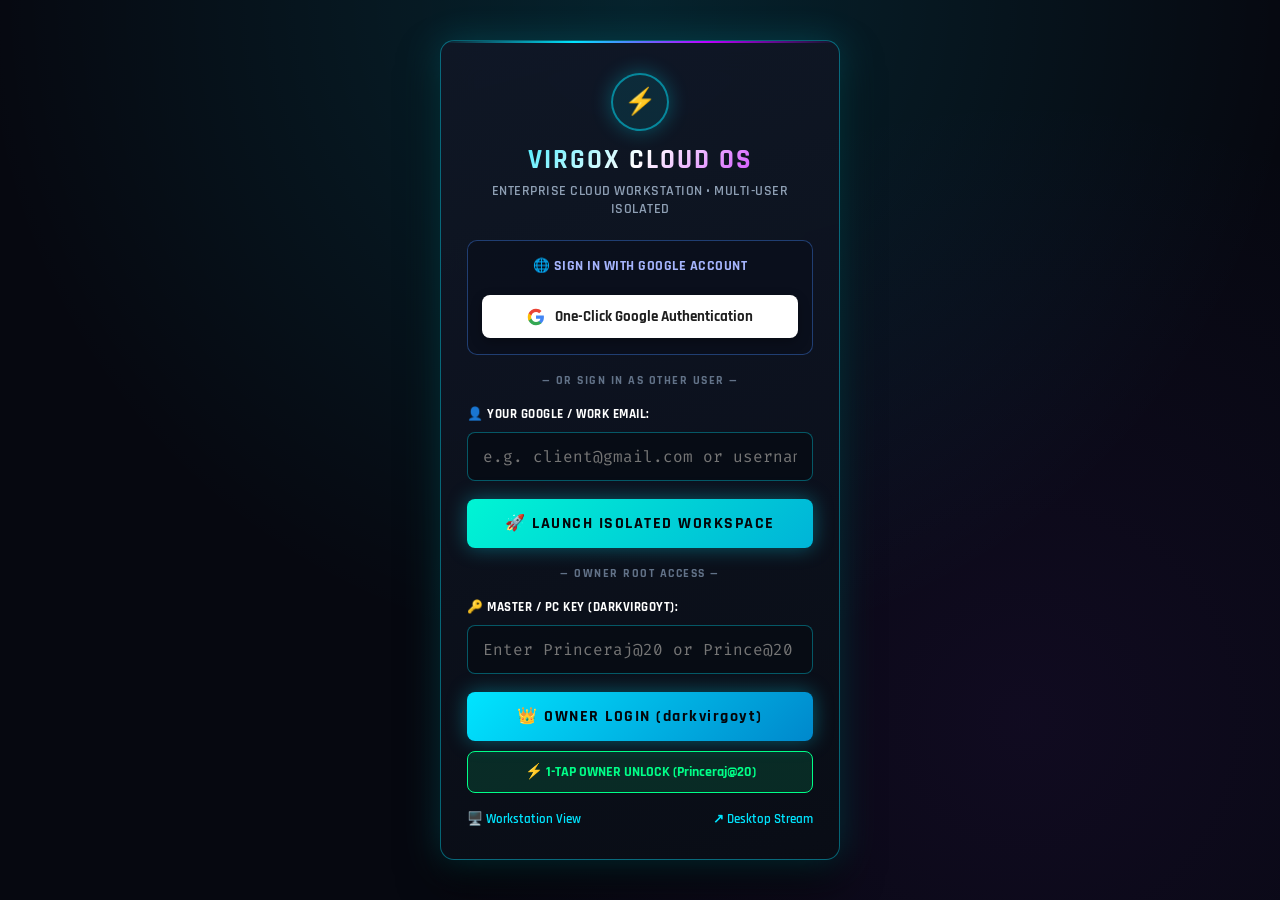
==== commit 8fe17731: "feat: professional multi-user Google OAuth portal & isolated guest workspaces" ====
--- a/pc.html
+++ b/pc.html
@@ -12,9 +12,15 @@
   <link href="https://fonts.googleapis.com/css2?family=Fira+Code:wght@400;600;700&family=Rajdhani:wght@500;600;700;800&display=swap" rel="stylesheet">
   <script src="https://accounts.google.com/gsi/client" async defer></script>
   <script>
-    if (sessionStorage.getItem('virgox_authenticated') !== 'true') {
-      window.location.replace('index.html');
-    }
+    (function() {
+      if (sessionStorage.getItem('virgox_authenticated') !== 'true') {
+        window.location.replace('index.html');
+        return;
+      }
+      const email = (sessionStorage.getItem('virgox_user_email') || '').toLowerCase();
+      const role = sessionStorage.getItem('virgox_user_role') || (email === 'darkvirgoyt@gmail.com' ? 'owner' : 'guest');
+      document.documentElement.setAttribute('data-user-mode', role);
+    })();
   </script>
 </head>
 <body>
@@ -26,8 +32,8 @@
       <div class="brand">
         <div class="brand-logo">⚡</div>
         <div class="brand-text">
-          <h1>VIRGOX CLOUD COMPUTER</h1>
-          <span class="version-tag">CYBER OS v2.0 • DUAL PHONE & AI SYNC</span>
+          <h1>VIRGOX CLOUD OS</h1>
+          <span class="version-tag">CYBER OS v2.0 • MULTI-USER CLOUD SUITE</span>
         </div>
       </div>
 
@@ -42,19 +48,28 @@
         </div>
         <div class="indicator-chip online" id="ai-status">
           <span class="dot"></span>
-          <span class="label">AI PAIR ACTIVE</span>
-        </div>
-        <div class="indicator-chip online" id="eco-chip" title="Eco Mode: Low RAM & GPU usage active">
-          <span class="dot" style="background:#00ff66;"></span>
-          <span class="label">ECO RAM ON</span>
+          <span class="label">AI ACTIVE</span>
         </div>
       </div>
 
-      <div class="header-actions">
-        <button id="btn-header-lock" class="cyber-btn sm neon-pink" title="Lock Cloud PC Session">🔒 LOCK</button>
-        <button id="btn-header-keyboard" class="cyber-btn sm neon-cyan" title="Open Phone Keyboard Bridge">⌨️ TYPE</button>
-        <button id="btn-fullscreen" class="cyber-btn sm" title="Toggle Fullscreen">⛶</button>
-        <button id="btn-settings" class="cyber-btn sm neon-cyan" title="Configure URLs & Devices">⚙️</button>
+      <!-- User Profile & Action Strip -->
+      <div class="header-actions" style="display: flex; align-items: center; gap: 8px;">
+        <div class="user-profile-pill" id="user-profile-pill">
+          <div class="user-avatar" id="user-avatar">
+            <img id="user-avatar-img" src="" alt="Avatar" style="display:none;" />
+            <span id="user-avatar-initials">U</span>
+          </div>
+          <div class="user-info-text">
+            <span class="user-name" id="user-name-display">Prince (Owner)</span>
+            <span class="user-email" id="user-email-display">darkvirgoyt@gmail.com</span>
+          </div>
+          <span class="role-badge owner" id="role-badge">👑 OWNER</span>
+        </div>
+
+        <button id="btn-header-lock" class="cyber-btn xs neon-pink" title="Logout or Switch User">🚪 LOGOUT</button>
+        <button id="btn-header-keyboard" class="cyber-btn xs neon-cyan" title="Open Phone Keyboard Bridge">⌨️ TYPE</button>
+        <button id="btn-fullscreen" class="cyber-btn xs" title="Toggle Fullscreen">⛶</button>
+        <button id="btn-settings" class="cyber-btn xs neon-cyan" title="Configure URLs & Devices">⚙️</button>
       </div>
     </header>
 
@@ -273,10 +288,25 @@
         <div class="deck-container">
           <div class="deck-header">
             <h3>🛍️ VIRGOX APPS, GAMES & CLOUD STORE</h3>
-            <p class="subtitle">1000+ FPS High-Performance Engine • 64 GB Virtual RAM • 5.0 TB Ultra Storage</p>
-          </div>
-
-          
+            <p class="subtitle">1000+ FPS High-Performance Engine • 64 GB Virtual RAM • 120 FPS Sync</p>
+          </div>
+
+          <!-- Guest Welcome Hero (Clean & Professional) -->
+          <div class="user-welcome-hero guest-only">
+            <h4>👋 Dedicated Cloud PC Workstation Active</h4>
+            <p>
+              Welcome, <strong id="welcome-guest-name">User</strong>! Your cloud workstation is private and isolated. High-performance software including Blender 5.0, Unreal Engine 6, Steam, Photopea Photoshop Studio, and Shotcut 4K are pre-installed and ready below with 64 GB Virtual RAM and 120 FPS sync.
+            </p>
+          </div>
+
+          <!-- Owner Welcome Hero (Prince · darkvirgoyt) -->
+          <div class="user-welcome-hero owner-only">
+            <h4>👑 System Architect / Owner Suite Active</h4>
+            <p>
+              Welcome back, <strong>Prince (darkvirgoyt@gmail.com)</strong>! Full Root Administrator Access • VirgoX Motorola FogOS ROM Builder & Flasher • 5.0 TB Storage Pool (/dev/loop0) Online.
+            </p>
+          </div>
+
           <!-- Real PC Drivers & System Engine Control Center -->
           <div class="driver-panel-card">
             <div style="display:flex; justify-content:space-between; align-items:center;">
@@ -470,7 +500,8 @@
               <button class="cyber-btn sm neon-cyan" onclick="focusApp('chrome')">FOCUS / LAUNCH</button>
             </div>
 
-            <div class="app-card" id="card-files">
+            <!-- Owner Private Storage (5.0 TB Pool) -->
+            <div class="app-card owner-only" id="card-files">
               <div class="app-icon">📁</div>
               <div class="app-info">
                 <h4>This PC (5.0 TB Ultra Storage Pool)</h4>
@@ -479,7 +510,18 @@
               <button class="cyber-btn sm neon-purple" onclick="focusApp('files')">OPEN FILES</button>
             </div>
 
-            <div class="app-card" id="card-adb">
+            <!-- Guest Isolated Workspace Storage (50 GB) -->
+            <div class="app-card guest-only" id="card-guest-files">
+              <div class="app-icon">📁</div>
+              <div class="app-info">
+                <h4>My Private Workspace Storage</h4>
+                <p>Personal 50 GB Cloud SSD allocated for your projects, renders & downloads.</p>
+              </div>
+              <button class="cyber-btn sm neon-purple" onclick="focusApp('files')">OPEN FILES</button>
+            </div>
+
+            <!-- Owner ADB & Fastboot Tools (Motorola ROM Flashing) -->
+            <div class="app-card owner-only" id="card-adb">
               <div class="app-icon">⚡</div>
               <div class="app-info">
                 <h4>ADB & Fastboot Tools</h4>
@@ -618,8 +660,8 @@
             </div>
           </div>
 
-          <!-- Section 1: PC Data Backup & Download -->
-          <div class="driver-panel-card" style="margin-bottom:20px;">
+          <!-- Section 1: PC Data Backup & Download (Owner Only) -->
+          <div class="driver-panel-card owner-only" style="margin-bottom:20px;">
             <h4 style="margin:0 0 6px 0; color:var(--neon-green); font-size:1.15rem;">📦 1-CLICK CLOUD & LOCAL DATA BACKUP</h4>
             <p style="margin:0 0 16px 0; font-size:0.85rem; color:var(--text-muted);">
               Safely create an encrypted snapshot archive of your desktop files, configurations, projects, and personal data. You can download the archive directly to your mobile phone or PC for offline safety.
@@ -635,6 +677,22 @@
               <div id="backup-list-container" style="display:flex; flex-direction:column; gap:8px; max-height:220px; overflow-y:auto;">
                 <p style="color:#64748b; font-size:0.85rem;">Loading backup archives...</p>
               </div>
+            </div>
+          </div>
+
+          <!-- Guest Workspace Storage & Session (Guest Only) -->
+          <div class="driver-panel-card guest-only" style="margin-bottom:20px;">
+            <h4 style="margin:0 0 6px 0; color:var(--neon-green); font-size:1.15rem;">📁 MY ISOLATED CLOUD WORKSPACE</h4>
+            <p style="margin:0 0 14px 0; font-size:0.85rem; color:var(--text-muted);">
+              Your personal workspace is private and secured. Files you create in Blender, Unreal Engine, Shotcut, or Chrome are kept in your isolated session and never shared with other users.
+            </p>
+            <div style="display:flex; gap:12px; flex-wrap:wrap; align-items:center;">
+              <button class="cyber-btn neon-cyan" onclick="focusApp('files')" type="button" style="padding:10px 18px; font-weight:700;">
+                📂 OPEN MY FILES
+              </button>
+              <button class="cyber-btn neon-pink" onclick="window.location.href='index.html'" type="button" style="padding:10px 18px; font-weight:700;">
+                🚪 LOGOUT / SWITCH USER
+              </button>
             </div>
           </div>
 
@@ -654,8 +712,8 @@
             </div>
           </div>
 
-          <!-- Section 3: Commercial Client License & Token Management (Tool Seller Suite) -->
-          <div class="driver-panel-card">
+          <!-- Section 3: Commercial Client License & Token Management (Owner Only) -->
+          <div class="driver-panel-card owner-only">
             <h4 style="margin:0 0 6px 0; color:var(--neon-cyan); font-size:1.15rem;">🎫 COMMERCIAL CLIENT TOKENS & LICENSES</h4>
             <p style="margin:0 0 14px 0; font-size:0.85rem; color:var(--text-muted);">
               Selling access to this Cloud PC? Generate and assign unique Client License Tokens to customers. Buyers can instantly log in and access their safe cloud workstation without asking for your master password.
--- a/style.css
+++ b/style.css
@@ -2192,3 +2192,169 @@
   color: var(--neon-green);
   font-family: var(--font-mono);
 }
+
+/* ==========================================================================
+   👥 MULTI-USER ISOLATION & PROFESSIONAL PROFILE STYLES
+   ========================================================================== */
+
+/* User Profile Pill in Header */
+.user-profile-pill {
+  display: flex;
+  align-items: center;
+  gap: 8px;
+  background: rgba(15, 23, 42, 0.85);
+  border: 1px solid rgba(0, 229, 255, 0.35);
+  box-shadow: 0 0 15px rgba(0, 229, 255, 0.15);
+  border-radius: 20px;
+  padding: 4px 10px 4px 6px;
+  backdrop-filter: blur(10px);
+  -webkit-backdrop-filter: blur(10px);
+}
+
+.user-avatar {
+  width: 30px;
+  height: 30px;
+  border-radius: 50%;
+  background: linear-gradient(135deg, #00e5ff 0%, #bd00ff 100%);
+  display: flex;
+  align-items: center;
+  justify-content: center;
+  overflow: hidden;
+  border: 1.5px solid #00e5ff;
+  box-shadow: 0 0 8px rgba(0, 229, 255, 0.5);
+  flex-shrink: 0;
+}
+
+.user-avatar img {
+  width: 100%;
+  height: 100%;
+  object-fit: cover;
+}
+
+.user-avatar-initials {
+  font-size: 0.8rem;
+  font-weight: 800;
+  color: #fff;
+  font-family: var(--font-display);
+}
+
+.user-info-text {
+  display: flex;
+  flex-direction: column;
+  line-height: 1.1;
+  max-width: 140px;
+  overflow: hidden;
+}
+
+.user-name {
+  font-size: 0.82rem;
+  font-weight: 700;
+  color: #ffffff;
+  white-space: nowrap;
+  overflow: hidden;
+  text-overflow: ellipsis;
+}
+
+.user-email {
+  font-size: 0.65rem;
+  color: var(--text-dim);
+  font-family: var(--font-mono);
+  white-space: nowrap;
+  overflow: hidden;
+  text-overflow: ellipsis;
+}
+
+/* Role Badges */
+.role-badge {
+  font-size: 0.65rem;
+  font-weight: 800;
+  letter-spacing: 0.5px;
+  padding: 3px 7px;
+  border-radius: 12px;
+  text-transform: uppercase;
+  font-family: var(--font-mono);
+  white-space: nowrap;
+}
+
+.role-badge.owner {
+  background: rgba(255, 170, 0, 0.18);
+  border: 1px solid rgba(255, 170, 0, 0.6);
+  color: #ffaa00;
+  box-shadow: 0 0 10px rgba(255, 170, 0, 0.3);
+}
+
+.role-badge.guest {
+  background: rgba(0, 255, 136, 0.15);
+  border: 1px solid rgba(0, 255, 136, 0.5);
+  color: #00ff88;
+  box-shadow: 0 0 8px rgba(0, 255, 136, 0.25);
+}
+
+/* Role-Based Isolation Rules */
+[data-user-mode="guest"] .owner-only {
+  display: none !important;
+}
+
+[data-user-mode="owner"] .guest-only {
+  display: none !important;
+}
+
+/* Professional Welcome Cards */
+.user-welcome-hero {
+  background: linear-gradient(135deg, rgba(16, 25, 45, 0.85) 0%, rgba(9, 14, 26, 0.95) 100%);
+  border: 1px solid rgba(0, 229, 255, 0.3);
+  border-radius: 12px;
+  padding: 16px 20px;
+  margin-bottom: 20px;
+  box-shadow: 0 8px 30px rgba(0, 0, 0, 0.5);
+  backdrop-filter: blur(12px);
+  position: relative;
+  overflow: hidden;
+}
+
+.user-welcome-hero::before {
+  content: '';
+  position: absolute;
+  top: 0;
+  left: 0;
+  right: 0;
+  height: 2px;
+  background: linear-gradient(90deg, #00e5ff, #bd00ff, #00ff88);
+}
+
+.user-welcome-hero h4 {
+  margin: 0 0 6px 0;
+  font-size: 1.15rem;
+  color: #fff;
+  display: flex;
+  align-items: center;
+  gap: 8px;
+}
+
+.user-welcome-hero p {
+  margin: 0;
+  font-size: 0.85rem;
+  color: var(--text-dim);
+  line-height: 1.4;
+}
+
+/* Responsive adjustment for Mobile Phones */
+@media (max-width: 768px) {
+  .user-info-text {
+    max-width: 80px;
+  }
+  .user-email {
+    display: none;
+  }
+  .user-profile-pill {
+    padding: 3px 8px 3px 4px;
+    gap: 5px;
+  }
+  .brand-text h1 {
+    font-size: 0.95rem;
+  }
+  .version-tag {
+    display: none;
+  }
+}
+
